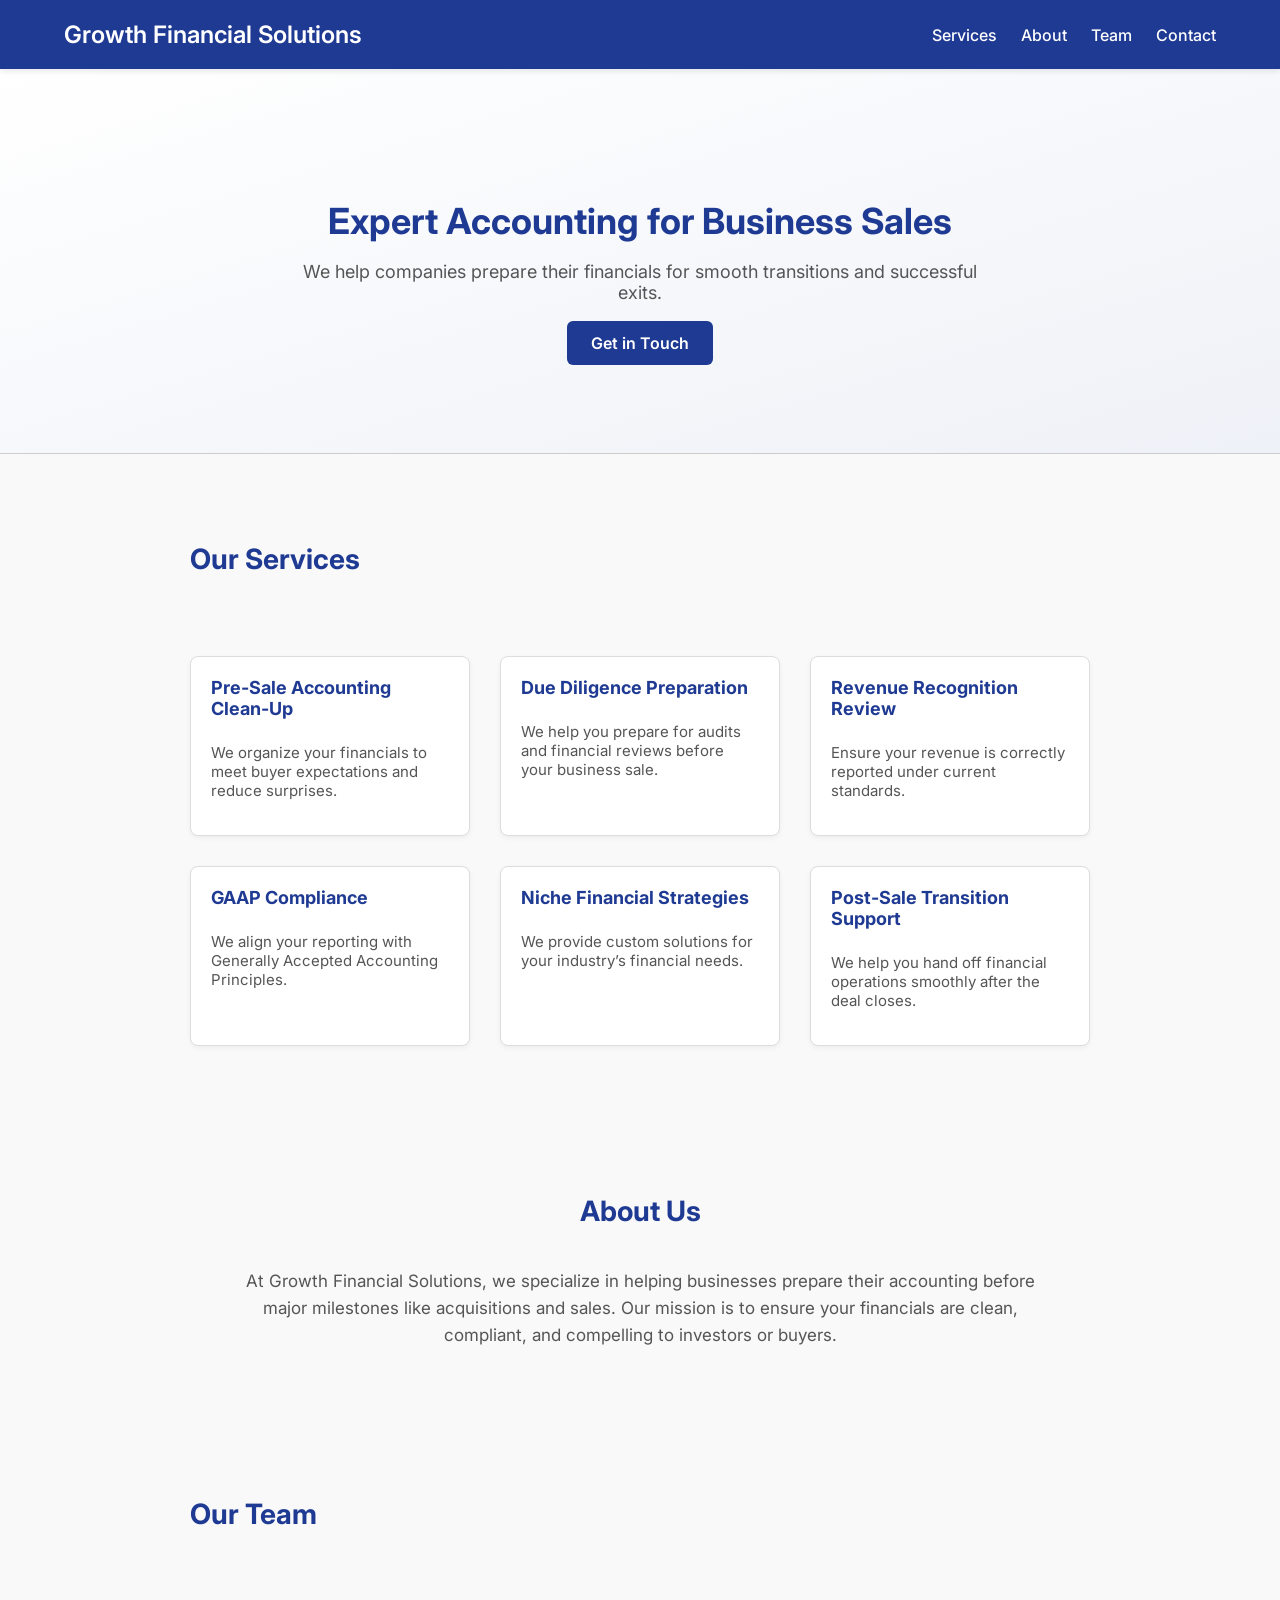
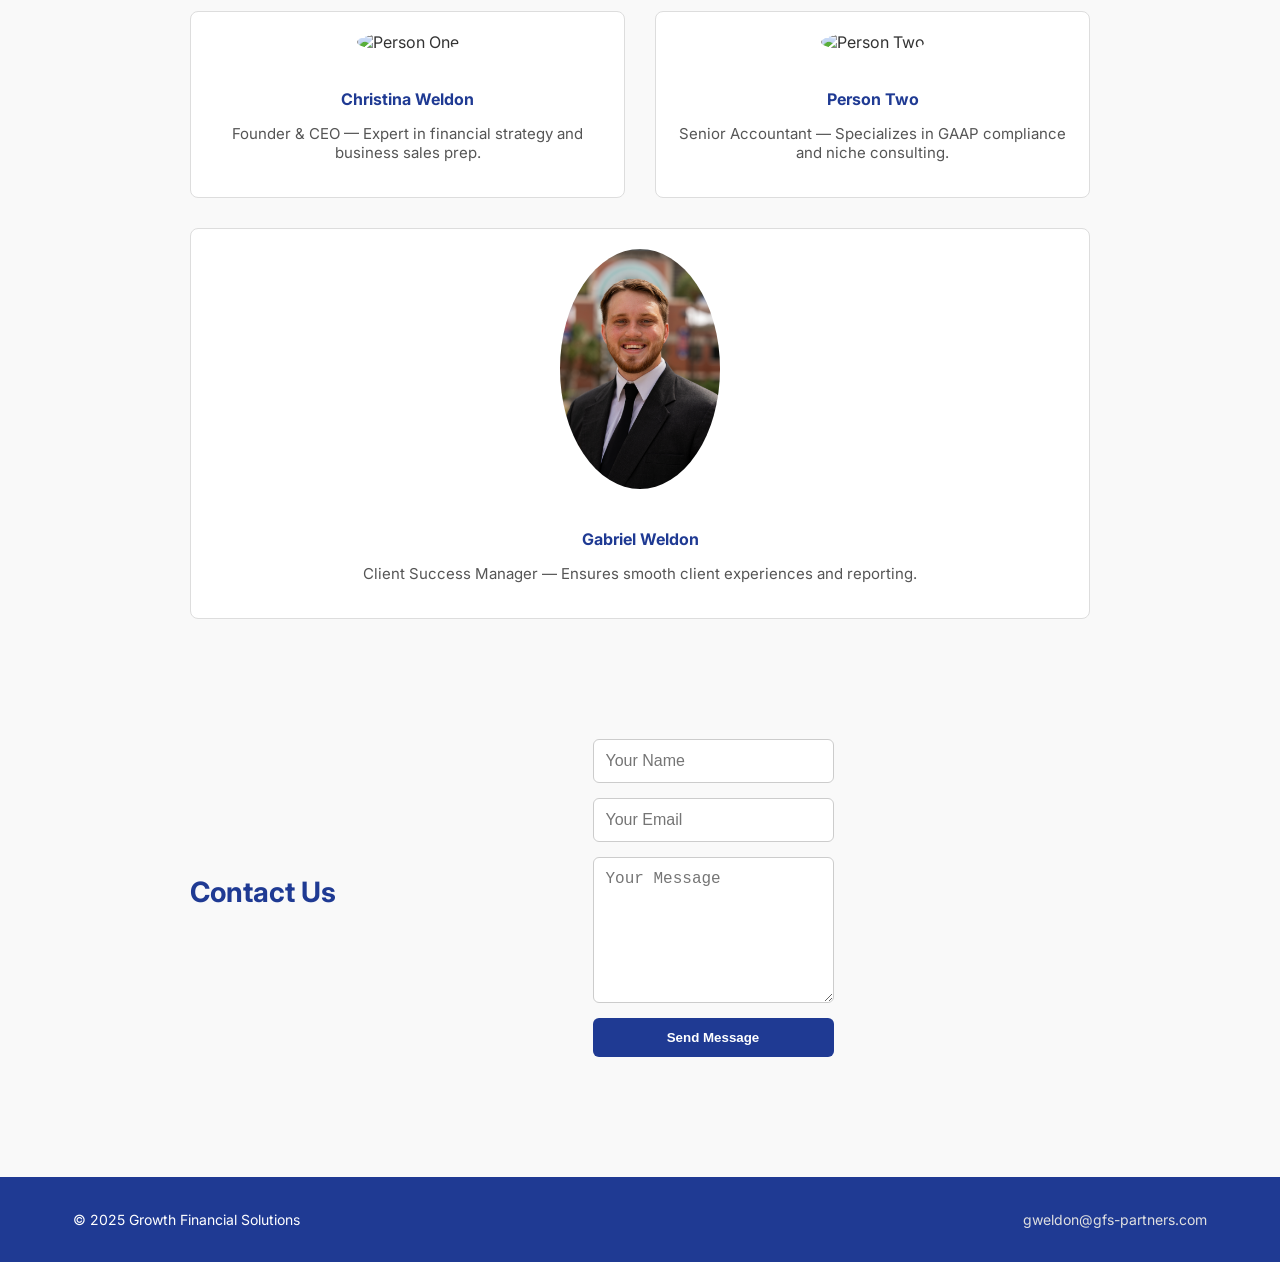
==== index.html @ 53877ff4 "Add files via upload" ====
<!DOCTYPE html>
<html lang="en">
<head>
  <meta charset="UTF-8" />
  <meta name="viewport" content="width=device-width, initial-scale=1.0"/>
  <title>Growth Financial Solutions</title>
  <link rel="stylesheet" href="styles.css" />
  <link href="https://fonts.googleapis.com/css2?family=Inter:wght@400;600;700&display=swap" rel="stylesheet">
</head>
<body>
  <header class="site-header">
    <div class="container">
      <h1 class="brand">Growth Financial Solutions</h1>
      <nav class="nav">
        <a href="#services">Services</a>
        <a href="#about">About</a>
        <a href="#team">Team</a>
        <a href="#contact">Contact</a>
      </nav>
    </div>
  </header>
<section class="hero">
  <div class="hero-content">
    <h2>Expert Accounting for Business Sales</h2>
    <p>We help companies prepare their financials for smooth transitions and successful exits.</p>
    <a href="#contact" class="cta-button">Get in Touch</a>
  </div>
</section>
<section id="services" class="section">
  <div class="container">
    <h3 class="section-title">Our Services</h3>
    <div class="services-grid">
      <div class="service-card">
        <h4>Pre-Sale Accounting Clean-Up</h4>
        <p>We organize your financials to meet buyer expectations and reduce surprises.</p>
      </div>
      <div class="service-card">
        <h4>Due Diligence Preparation</h4>
        <p>We help you prepare for audits and financial reviews before your business sale.</p>
      </div>
      <div class="service-card">
        <h4>Revenue Recognition Review</h4>
        <p>Ensure your revenue is correctly reported under current standards.</p>
      </div>
      <div class="service-card">
        <h4>GAAP Compliance</h4>
        <p>We align your reporting with Generally Accepted Accounting Principles.</p>
      </div>
      <div class="service-card">
        <h4>Niche Financial Strategies</h4>
        <p>We provide custom solutions for your industry’s financial needs.</p>
      </div>
      <div class="service-card">
        <h4>Post-Sale Transition Support</h4>
        <p>We help you hand off financial operations smoothly after the deal closes.</p>
      </div>
    </div>
  </div>
</section>

<section id="about" class="section about">
  <h3>About Us</h3>
  <p>At Growth Financial Solutions, we specialize in helping businesses prepare their accounting before major milestones like acquisitions and sales. Our mission is to ensure your financials are clean, compliant, and compelling to investors or buyers.</p>
</section>
<section id="team" class="section">
  <div class="container">
    <h3 class="section-title">Our Team</h3>
    <div class="team-grid">
      <div class="team-member">
        <img src="person1.jpg" alt="Person One">
        <h4>Christina Weldon</h4>
        <p>Founder & CEO — Expert in financial strategy and business sales prep.</p>
      </div>
      <div class="team-member">
        <img src="person2.jpg" alt="Person Two">
        <h4>Person Two</h4>
        <p>Senior Accountant — Specializes in GAAP compliance and niche consulting.</p>
      </div>
      <div class="team-member">
        <img src="person3.jpg" alt="Person Three">
        <h4>Gabriel Weldon</h4>
        <p>Client Success Manager — Ensures smooth client experiences and reporting.</p>
      </div>
    </div>
  </div>
</section>
<section id="contact" class="section alt">
  <div class="container">
    <h3 class="section-title">Contact Us</h3>
    <form action="https://formspree.io/f/xeqypgdd" method="POST" class="contact-form">
      <input type="text" name="name" placeholder="Your Name" required />
      <input type="email" name="email" placeholder="Your Email" required />
      <textarea name="message" placeholder="Your Message" required></textarea>
      <button type="submit">Send Message</button>
    </form>
  </div>
</section>

<footer>
  <div class="container">
    <p>&copy; 2025 Growth Financial Solutions</p>
    <p><a href="mailto:gweldon@gfs-partners.com">gweldon@gfs-partners.com</a></p>
  </div>
</footer>
---- styles.css ----
body {
  margin: 0;
  font-family: 'Inter', sans-serif;
  background-color: #f9f9f9;
  color: #333;
}

.site-header {
  background-color: #1f3a93;
  padding: 20px 0;
  position: sticky;
  top: 0;
  z-index: 1000;
  box-shadow: 0 2px 6px rgba(0,0,0,0.1);
}

.container {
  width: 90%;
  max-width: 1200px;
  margin: 0 auto;
  display: flex;
  align-items: center;
  justify-content: space-between;
  flex-wrap: wrap;
}

.brand {
  color: white;
  font-size: 24px;
  font-weight: 600;
  margin: 0;
}

.nav a {
  color: white;
  text-decoration: none;
  margin-left: 20px;
  font-weight: 500;
  transition: opacity 0.3s;
}

.nav a:hover {
  opacity: 0.8;
}

.hero {
  padding: 80px 20px;
  text-align: center;
  background: linear-gradient(to bottom, #ffffff, #f0f0f0);
}

.hero h2 {
  font-size: 32px;
  margin-bottom: 10px;
}

.hero p {
  font-size: 18px;
  color: #666;
}
.hero {
  padding: 100px 20px;
  text-align: center;
  background: linear-gradient(to bottom right, #ffffff, #eef1f7);
  border-bottom: 1px solid #ccc;
}

.hero-content {
  max-width: 700px;
  margin: 0 auto;
}

.hero h2 {
  font-size: 36px;
  margin-bottom: 15px;
  color: #1f3a93;
}

.hero p {
  font-size: 18px;
  color: #555;
  margin-bottom: 30px;
}

.cta-button {
  background-color: #1f3a93;
  color: white;
  padding: 12px 24px;
  text-decoration: none;
  font-weight: 600;
  border-radius: 6px;
  transition: background-color 0.3s;
}

.cta-button:hover {
  background-color: #16307a;
}
.section {
  padding: 60px 20px;
  max-width: 1000px;
  margin: auto;
}

.section h3 {
  text-align: center;
  font-size: 28px;
  color: #1f3a93;
  margin-bottom: 40px;
}
.services-grid {
  display: grid;
  grid-template-columns: repeat(3, minmax(280px, 1fr));
  gap: 20px;
  justify-items: stretch;
}
.services-grid {
  display: grid;
  grid-template-columns: repeat(3, 1fr);
  gap: 30px;
  margin-top: 40px;
}

.service-card {
  background-color: #ffffff;
  padding: 20px;
  border: 1px solid #ddd;
  border-radius: 8px;
  box-shadow: 0 2px 6px rgba(0, 0, 0, 0.05);
  transition: transform 0.2s, box-shadow 0.2s;
}

.service-card:hover {
  transform: translateY(-5px);
  box-shadow: 0 4px 12px rgba(0, 0, 0, 0.1);
}

.service-card h4 {
  margin-top: 0;
  font-size: 18px;
  color: #1f3a93;
}

.service-card p {
  color: #555;
  font-size: 15px;
}

.service-card {
  background-color: white;
  padding: 20px;
  border-radius: 8px;
  border: 1px solid #ddd;
  box-shadow: 0 2px 5px rgba(0,0,0,0.05);
  transition: transform 0.2s;
}

.service-card:hover {
  transform: translateY(-5px);
}

.service-card h4 {
  margin-top: 0;
  color: #1f3a93;
  font-size: 18px;
}

.about p {
  font-size: 17px;
  line-height: 1.6;
  max-width: 800px;
  margin: 0 auto;
  text-align: center;
  color: #555;
}
.team-grid {
  display: flex;
  justify-content: space-between;
  flex-wrap: wrap;
  gap: 30px;
  margin-top: 40px;
}

.team-member {
  flex: 1 1 30%;
  background-color: white;
  border: 1px solid #ddd;
  border-radius: 8px;
  padding: 20px;
  text-align: center;
  transition: box-shadow 0.3s;
}

.team-member:hover {
  box-shadow: 0 4px 12px rgba(0,0,0,0.1);
}

.team-member img {
  width: 100%;
  max-width: 160px;
  border-radius: 50%;
  margin-bottom: 15px;
}

.team-member h4 {
  margin-bottom: 8px;
  color: #1f3a93;
}

.team-member p {
  font-size: 15px;
  color: #555;
}
.contact-form {
  max-width: 600px;
  margin: 0 auto;
  display: flex;
  flex-direction: column;
  gap: 15px;
}

.contact-form input,
.contact-form textarea {
  padding: 12px;
  font-size: 16px;
  border: 1px solid #ccc;
  border-radius: 6px;
}

.contact-form textarea {
  resize: vertical;
  min-height: 120px;
}

.contact-form button {
  background-color: #1f3a93;
  color: white;
  font-weight: bold;
  padding: 12px;
  border: none;
  border-radius: 6px;
  cursor: pointer;
  transition: background-color 0.3s;
}

.contact-form button:hover {
  background-color: #16307a;
}

footer {
  background-color: #1f3a93;
  color: white;
  text-align: center;
  padding: 20px 10px;
  font-size: 14px;
  margin-top: 60px;
}

footer a {
  color: #e0e0e0;
  text-decoration: none;
}

footer a:hover {
  text-decoration: underline;
}
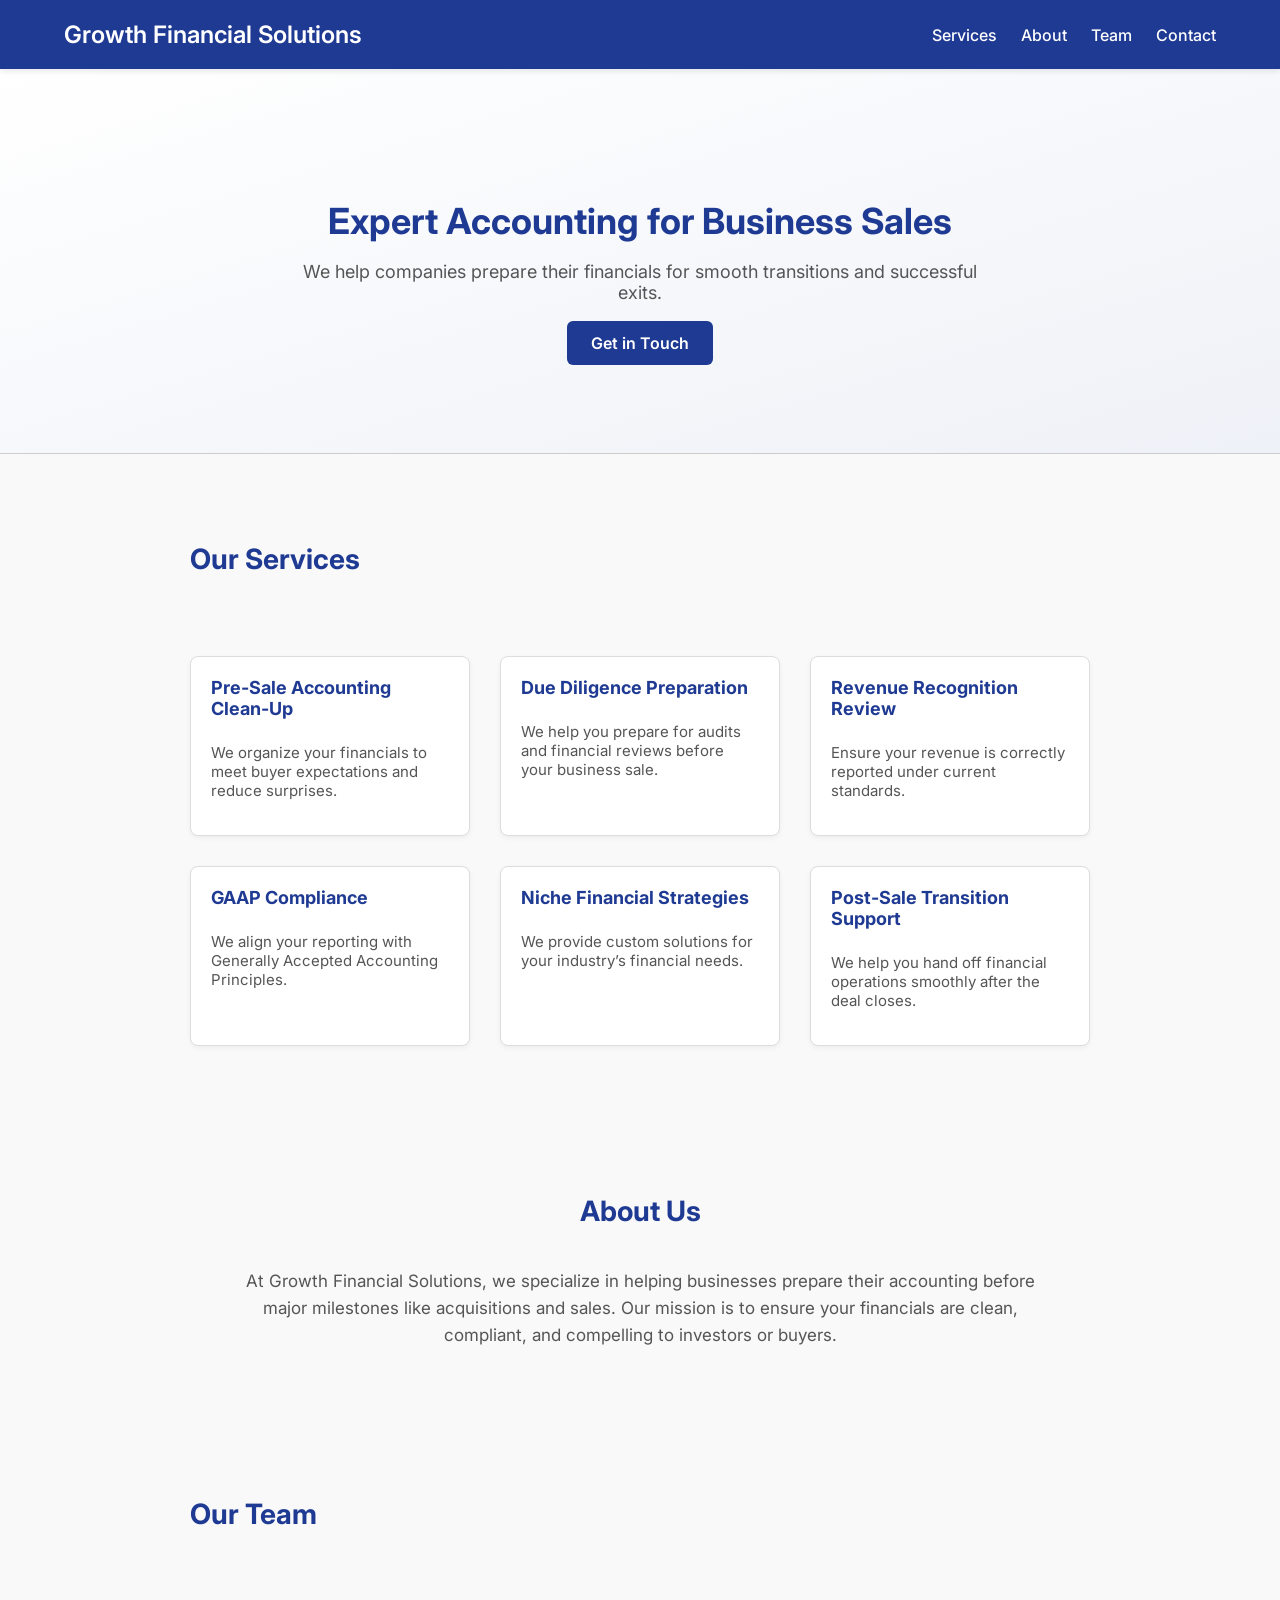
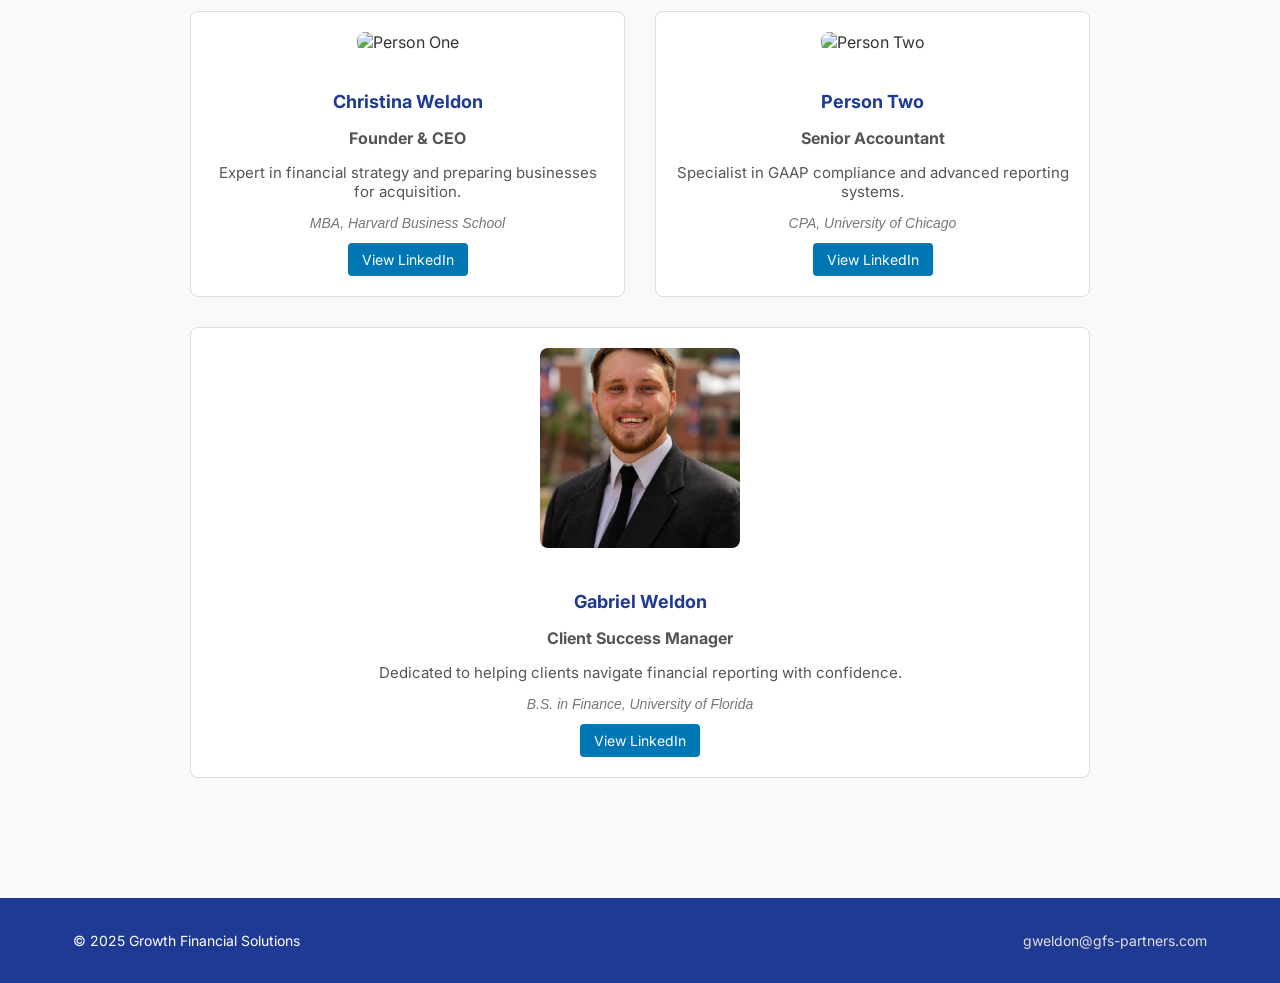
==== commit 798b19bf: "Add files via upload" ====
--- a/index.html
+++ b/index.html
@@ -69,33 +69,32 @@
       <div class="team-member">
         <img src="person1.jpg" alt="Person One">
         <h4>Christina Weldon</h4>
-        <p>Founder & CEO — Expert in financial strategy and business sales prep.</p>
+        <p class="title">Founder & CEO</p>
+        <p class="bio">Expert in financial strategy and preparing businesses for acquisition.</p>
+        <p class="education">MBA, Harvard Business School</p>
+        <a href="https://linkedin.com/in/personone" target="_blank" class="linkedin-btn">View LinkedIn</a>
       </div>
+
       <div class="team-member">
         <img src="person2.jpg" alt="Person Two">
         <h4>Person Two</h4>
-        <p>Senior Accountant — Specializes in GAAP compliance and niche consulting.</p>
+        <p class="title">Senior Accountant</p>
+        <p class="bio">Specialist in GAAP compliance and advanced reporting systems.</p>
+        <p class="education">CPA, University of Chicago</p>
+        <a href="https://linkedin.com/in/persontwo" target="_blank" class="linkedin-btn">View LinkedIn</a>
       </div>
+
       <div class="team-member">
         <img src="person3.jpg" alt="Person Three">
         <h4>Gabriel Weldon</h4>
-        <p>Client Success Manager — Ensures smooth client experiences and reporting.</p>
+        <p class="title">Client Success Manager</p>
+        <p class="bio">Dedicated to helping clients navigate financial reporting with confidence.</p>
+        <p class="education">B.S. in Finance, University of Florida</p>
+        <a href="https://linkedin.com/in/personthree" target="_blank" class="linkedin-btn">View LinkedIn</a>
       </div>
     </div>
   </div>
 </section>
-<section id="contact" class="section alt">
-  <div class="container">
-    <h3 class="section-title">Contact Us</h3>
-    <form action="https://formspree.io/f/xeqypgdd" method="POST" class="contact-form">
-      <input type="text" name="name" placeholder="Your Name" required />
-      <input type="email" name="email" placeholder="Your Email" required />
-      <textarea name="message" placeholder="Your Message" required></textarea>
-      <button type="submit">Send Message</button>
-    </form>
-  </div>
-</section>
-
 <footer>
   <div class="container">
     <p>&copy; 2025 Growth Financial Solutions</p>
--- a/styles.css
+++ b/styles.css
@@ -196,20 +196,53 @@
 
 .team-member img {
   width: 100%;
-  max-width: 160px;
-  border-radius: 50%;
+  max-width: 200px;
+  height: 200px;
+  object-fit: cover;
+  border-radius: 8px; /* square with rounded corners */
   margin-bottom: 15px;
 }
 
 .team-member h4 {
-  margin-bottom: 8px;
-  color: #1f3a93;
-}
-
-.team-member p {
+  margin-bottom: 5px;
+  font-size: 18px;
+  color: #1f3a93;
+}
+
+.team-member .title {
+  font-weight: bold;
+  color: #555;
+  margin-bottom: 10px;
+}
+
+.team-member .bio {
   font-size: 15px;
   color: #555;
-}
+  margin-bottom: 10px;
+}
+
+.team-member .education {
+  font-style: italic;
+  color: #777;
+  font-size: 14px;
+  margin-bottom: 12px;
+}
+
+.linkedin-btn {
+  display: inline-block;
+  padding: 8px 14px;
+  background-color: #0077b5;
+  color: white;
+  border-radius: 4px;
+  text-decoration: none;
+  font-size: 14px;
+  transition: background-color 0.3s;
+}
+
+.linkedin-btn:hover {
+  background-color: #005a8c;
+}
+
 .contact-form {
   max-width: 600px;
   margin: 0 auto;
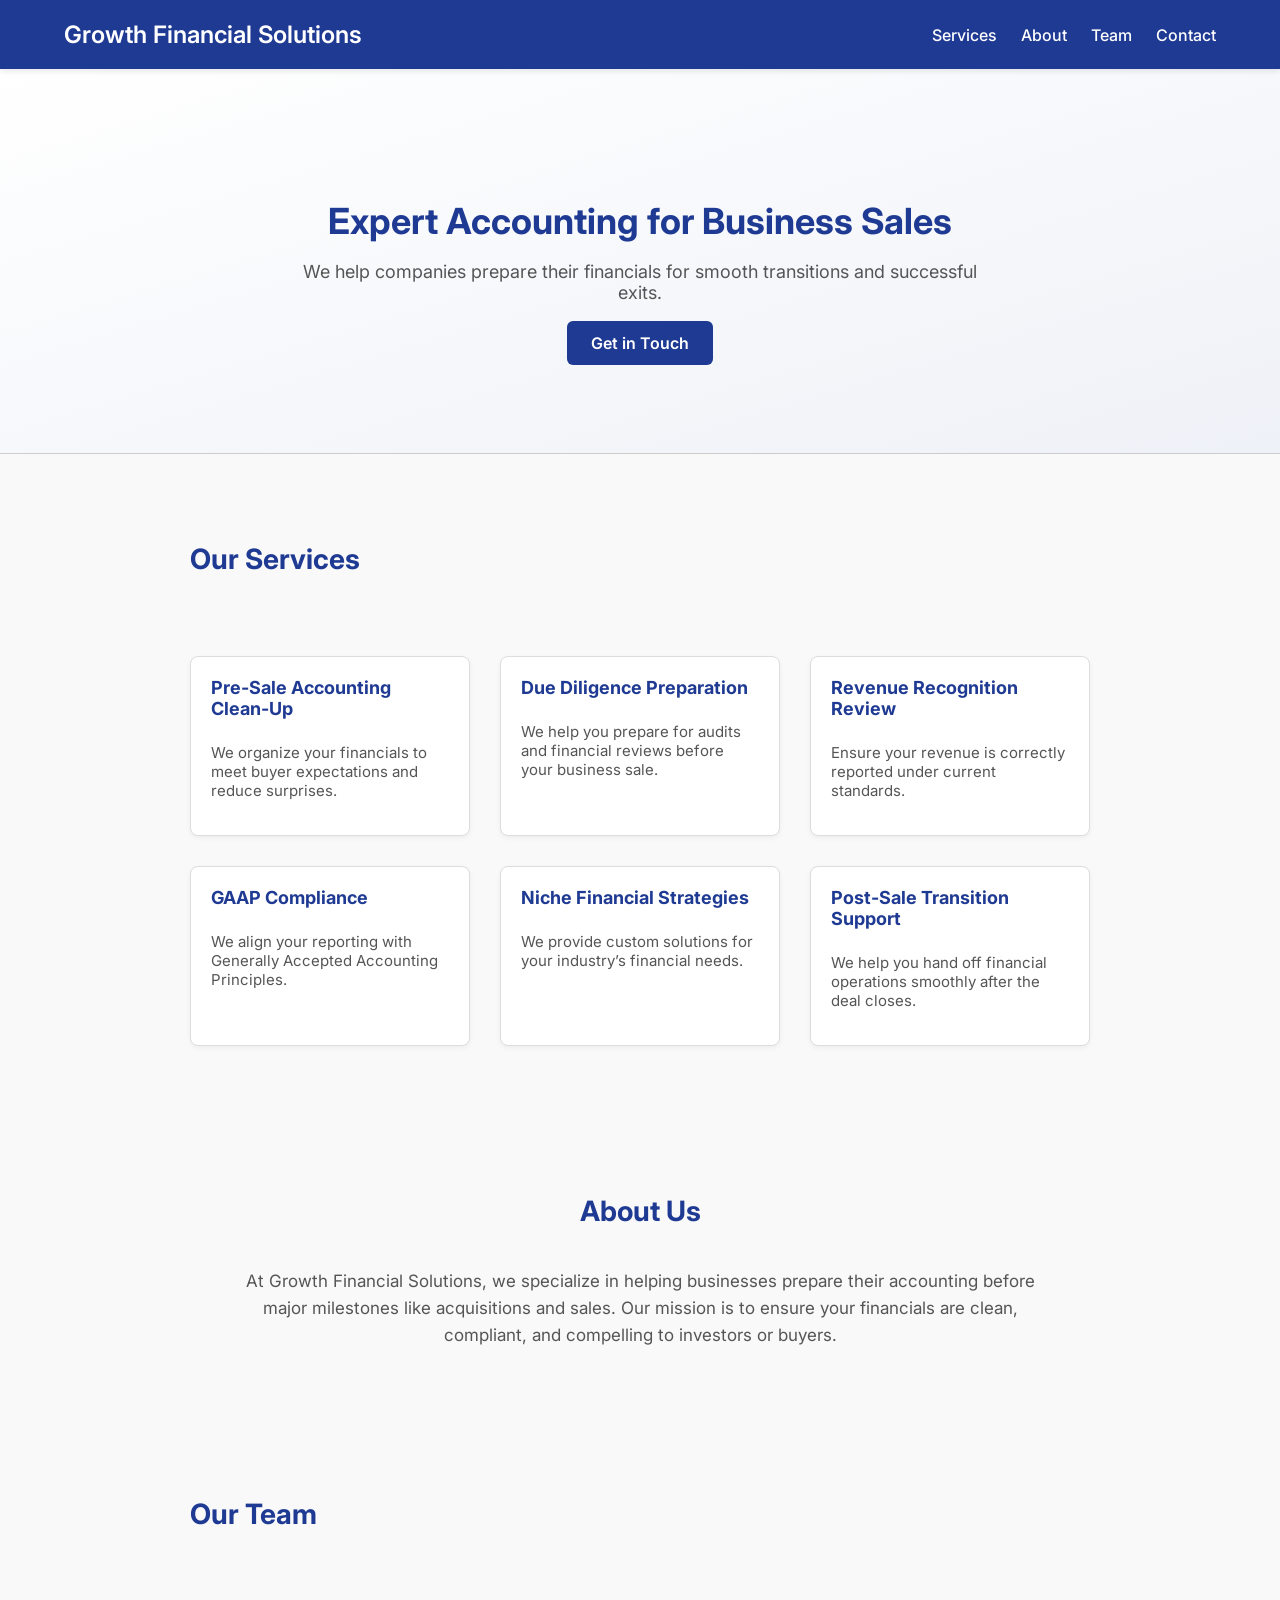
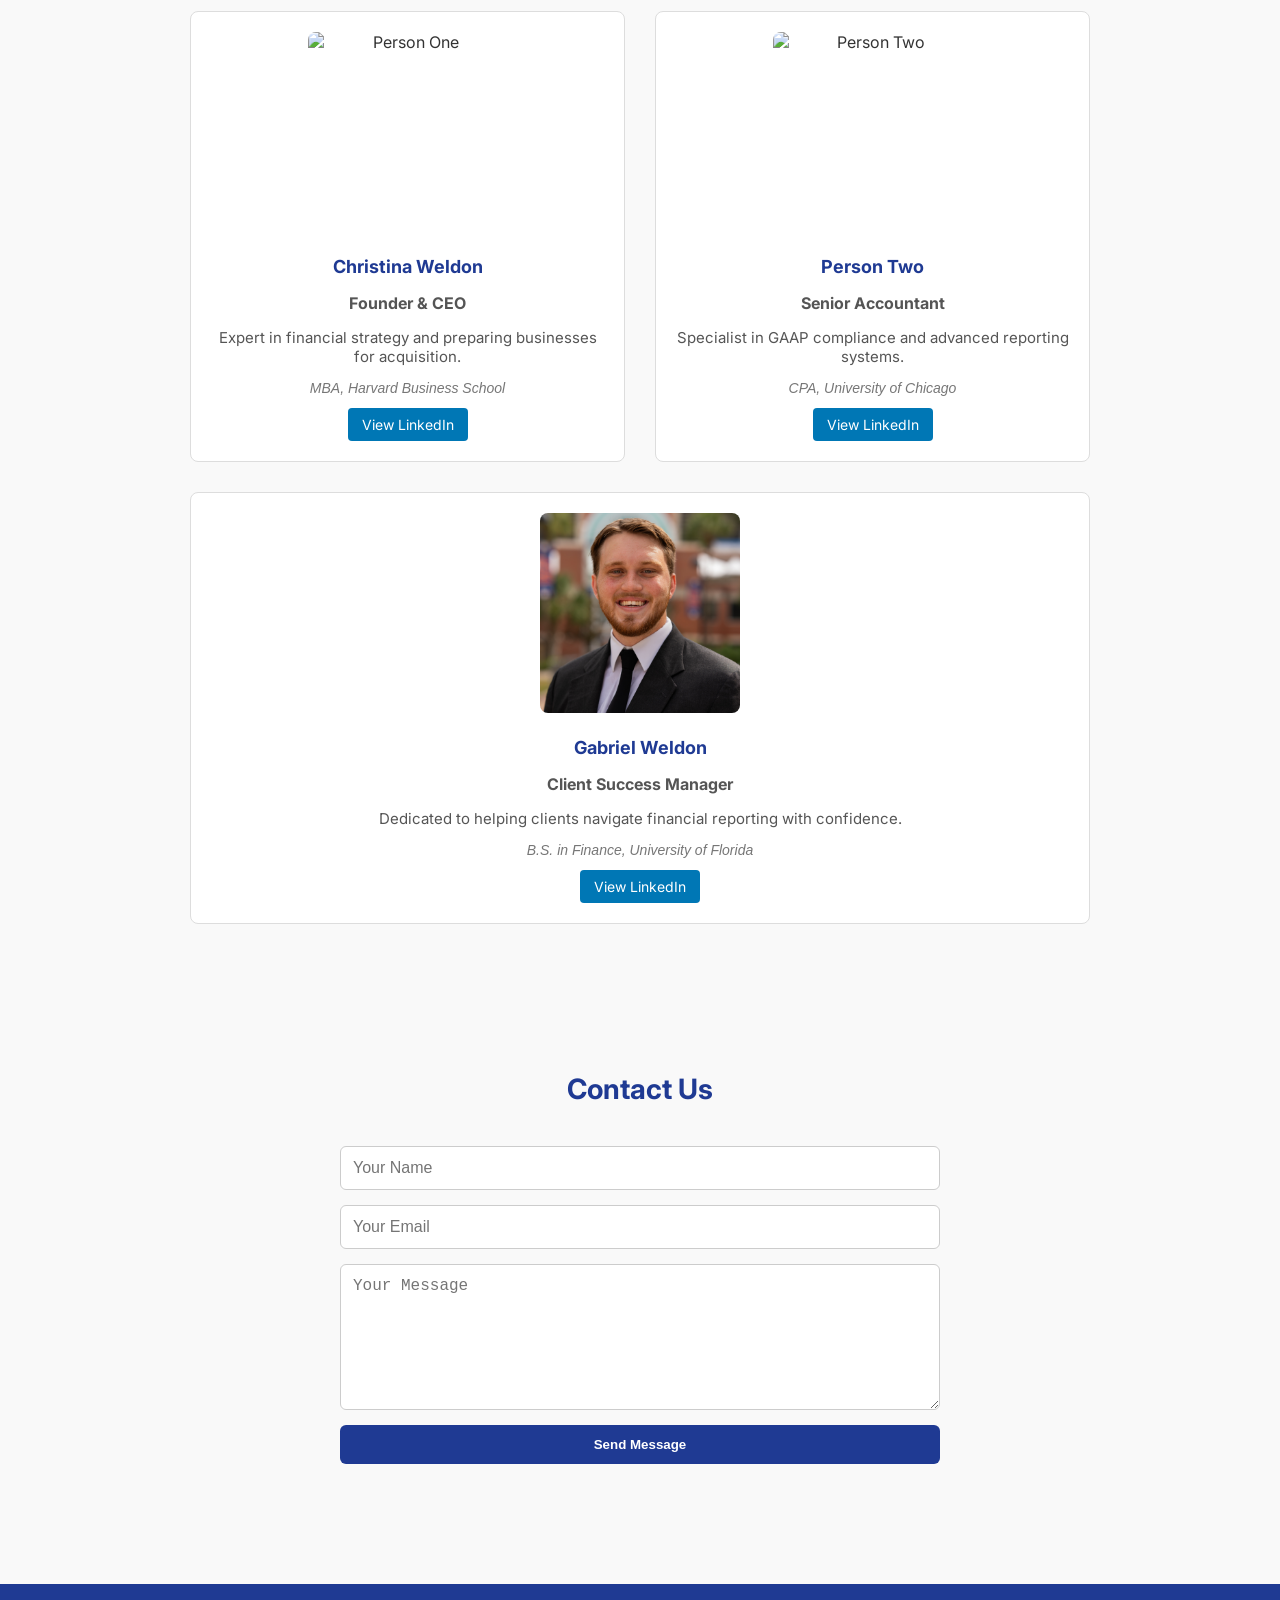
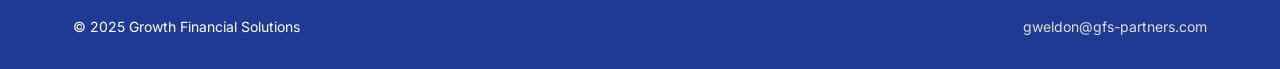
==== commit 2fbc257d: "Add files via upload" ====
--- a/index.html
+++ b/index.html
@@ -19,85 +19,100 @@
       </nav>
     </div>
   </header>
-<section class="hero">
-  <div class="hero-content">
-    <h2>Expert Accounting for Business Sales</h2>
-    <p>We help companies prepare their financials for smooth transitions and successful exits.</p>
-    <a href="#contact" class="cta-button">Get in Touch</a>
-  </div>
-</section>
-<section id="services" class="section">
-  <div class="container">
-    <h3 class="section-title">Our Services</h3>
-    <div class="services-grid">
-      <div class="service-card">
-        <h4>Pre-Sale Accounting Clean-Up</h4>
-        <p>We organize your financials to meet buyer expectations and reduce surprises.</p>
-      </div>
-      <div class="service-card">
-        <h4>Due Diligence Preparation</h4>
-        <p>We help you prepare for audits and financial reviews before your business sale.</p>
-      </div>
-      <div class="service-card">
-        <h4>Revenue Recognition Review</h4>
-        <p>Ensure your revenue is correctly reported under current standards.</p>
-      </div>
-      <div class="service-card">
-        <h4>GAAP Compliance</h4>
-        <p>We align your reporting with Generally Accepted Accounting Principles.</p>
-      </div>
-      <div class="service-card">
-        <h4>Niche Financial Strategies</h4>
-        <p>We provide custom solutions for your industry’s financial needs.</p>
-      </div>
-      <div class="service-card">
-        <h4>Post-Sale Transition Support</h4>
-        <p>We help you hand off financial operations smoothly after the deal closes.</p>
+
+  <section class="hero">
+    <div class="hero-content">
+      <h2>Expert Accounting for Business Sales</h2>
+      <p>We help companies prepare their financials for smooth transitions and successful exits.</p>
+      <a href="#contact" class="cta-button">Get in Touch</a>
+    </div>
+  </section>
+
+  <section id="services" class="section">
+    <div class="container">
+      <h3 class="section-title">Our Services</h3>
+      <div class="services-grid">
+        <div class="service-card">
+          <h4>Pre-Sale Accounting Clean-Up</h4>
+          <p>We organize your financials to meet buyer expectations and reduce surprises.</p>
+        </div>
+        <div class="service-card">
+          <h4>Due Diligence Preparation</h4>
+          <p>We help you prepare for audits and financial reviews before your business sale.</p>
+        </div>
+        <div class="service-card">
+          <h4>Revenue Recognition Review</h4>
+          <p>Ensure your revenue is correctly reported under current standards.</p>
+        </div>
+        <div class="service-card">
+          <h4>GAAP Compliance</h4>
+          <p>We align your reporting with Generally Accepted Accounting Principles.</p>
+        </div>
+        <div class="service-card">
+          <h4>Niche Financial Strategies</h4>
+          <p>We provide custom solutions for your industry’s financial needs.</p>
+        </div>
+        <div class="service-card">
+          <h4>Post-Sale Transition Support</h4>
+          <p>We help you hand off financial operations smoothly after the deal closes.</p>
+        </div>
       </div>
     </div>
-  </div>
-</section>
+  </section>
 
-<section id="about" class="section about">
-  <h3>About Us</h3>
-  <p>At Growth Financial Solutions, we specialize in helping businesses prepare their accounting before major milestones like acquisitions and sales. Our mission is to ensure your financials are clean, compliant, and compelling to investors or buyers.</p>
-</section>
-<section id="team" class="section">
-  <div class="container">
-    <h3 class="section-title">Our Team</h3>
-    <div class="team-grid">
-      <div class="team-member">
-        <img src="person1.jpg" alt="Person One">
-        <h4>Christina Weldon</h4>
-        <p class="title">Founder & CEO</p>
-        <p class="bio">Expert in financial strategy and preparing businesses for acquisition.</p>
-        <p class="education">MBA, Harvard Business School</p>
-        <a href="https://linkedin.com/in/personone" target="_blank" class="linkedin-btn">View LinkedIn</a>
-      </div>
+  <section id="about" class="section about">
+    <h3>About Us</h3>
+    <p>At Growth Financial Solutions, we specialize in helping businesses prepare their accounting before major milestones like acquisitions and sales. Our mission is to ensure your financials are clean, compliant, and compelling to investors or buyers.</p>
+  </section>
 
-      <div class="team-member">
-        <img src="person2.jpg" alt="Person Two">
-        <h4>Person Two</h4>
-        <p class="title">Senior Accountant</p>
-        <p class="bio">Specialist in GAAP compliance and advanced reporting systems.</p>
-        <p class="education">CPA, University of Chicago</p>
-        <a href="https://linkedin.com/in/persontwo" target="_blank" class="linkedin-btn">View LinkedIn</a>
-      </div>
-
-      <div class="team-member">
-        <img src="person3.jpg" alt="Person Three">
-        <h4>Gabriel Weldon</h4>
-        <p class="title">Client Success Manager</p>
-        <p class="bio">Dedicated to helping clients navigate financial reporting with confidence.</p>
-        <p class="education">B.S. in Finance, University of Florida</p>
-        <a href="https://linkedin.com/in/personthree" target="_blank" class="linkedin-btn">View LinkedIn</a>
+  <section id="team" class="section">
+    <div class="container">
+      <h3 class="section-title">Our Team</h3>
+      <div class="team-grid">
+        <div class="team-member">
+          <img src="person1.jpg" alt="Person One">
+          <h4>Christina Weldon</h4>
+          <p class="title">Founder & CEO</p>
+          <p class="bio">Expert in financial strategy and preparing businesses for acquisition.</p>
+          <p class="education">MBA, Harvard Business School</p>
+          <a href="https://linkedin.com/in/personone" target="_blank" class="linkedin-btn">View LinkedIn</a>
+        </div>
+        <div class="team-member">
+          <img src="person2.jpg" alt="Person Two">
+          <h4>Person Two</h4>
+          <p class="title">Senior Accountant</p>
+          <p class="bio">Specialist in GAAP compliance and advanced reporting systems.</p>
+          <p class="education">CPA, University of Chicago</p>
+          <a href="https://linkedin.com/in/persontwo" target="_blank" class="linkedin-btn">View LinkedIn</a>
+        </div>
+        <div class="team-member">
+          <img src="person3.jpg" alt="Person Three">
+          <h4>Gabriel Weldon</h4>
+          <p class="title">Client Success Manager</p>
+          <p class="bio">Dedicated to helping clients navigate financial reporting with confidence.</p>
+          <p class="education">B.S. in Finance, University of Florida</p>
+          <a href="https://linkedin.com/in/personthree" target="_blank" class="linkedin-btn">View LinkedIn</a>
+        </div>
       </div>
     </div>
-  </div>
-</section>
-<footer>
-  <div class="container">
-    <p>&copy; 2025 Growth Financial Solutions</p>
-    <p><a href="mailto:gweldon@gfs-partners.com">gweldon@gfs-partners.com</a></p>
-  </div>
-</footer>
+  </section>
+
+  <!-- ✅ Contact form is now correctly placed above the footer -->
+  <section id="contact" class="section">
+    <h3 class="section-title">Contact Us</h3>
+    <form class="contact-form" action="https://formspree.io/f/xeogaqww" method="POST">
+      <input type="text" name="name" placeholder="Your Name" required />
+      <input type="email" name="email" placeholder="Your Email" required />
+      <textarea name="message" placeholder="Your Message" required></textarea>
+      <button type="submit">Send Message</button>
+    </form>
+  </section>
+
+  <footer>
+    <div class="container">
+      <p>&copy; 2025 Growth Financial Solutions</p>
+      <p><a href="mailto:gweldon@gfs-partners.com">gweldon@gfs-partners.com</a></p>
+    </div>
+  </footer>
+</body>
+</html>
--- a/styles.css
+++ b/styles.css
@@ -193,13 +193,14 @@
 .team-member:hover {
   box-shadow: 0 4px 12px rgba(0,0,0,0.1);
 }
-
 .team-member img {
+  display: block;
+  margin: 0 auto;
   width: 100%;
   max-width: 200px;
   height: 200px;
   object-fit: cover;
-  border-radius: 8px; /* square with rounded corners */
+  border-radius: 8px;
   margin-bottom: 15px;
 }
 
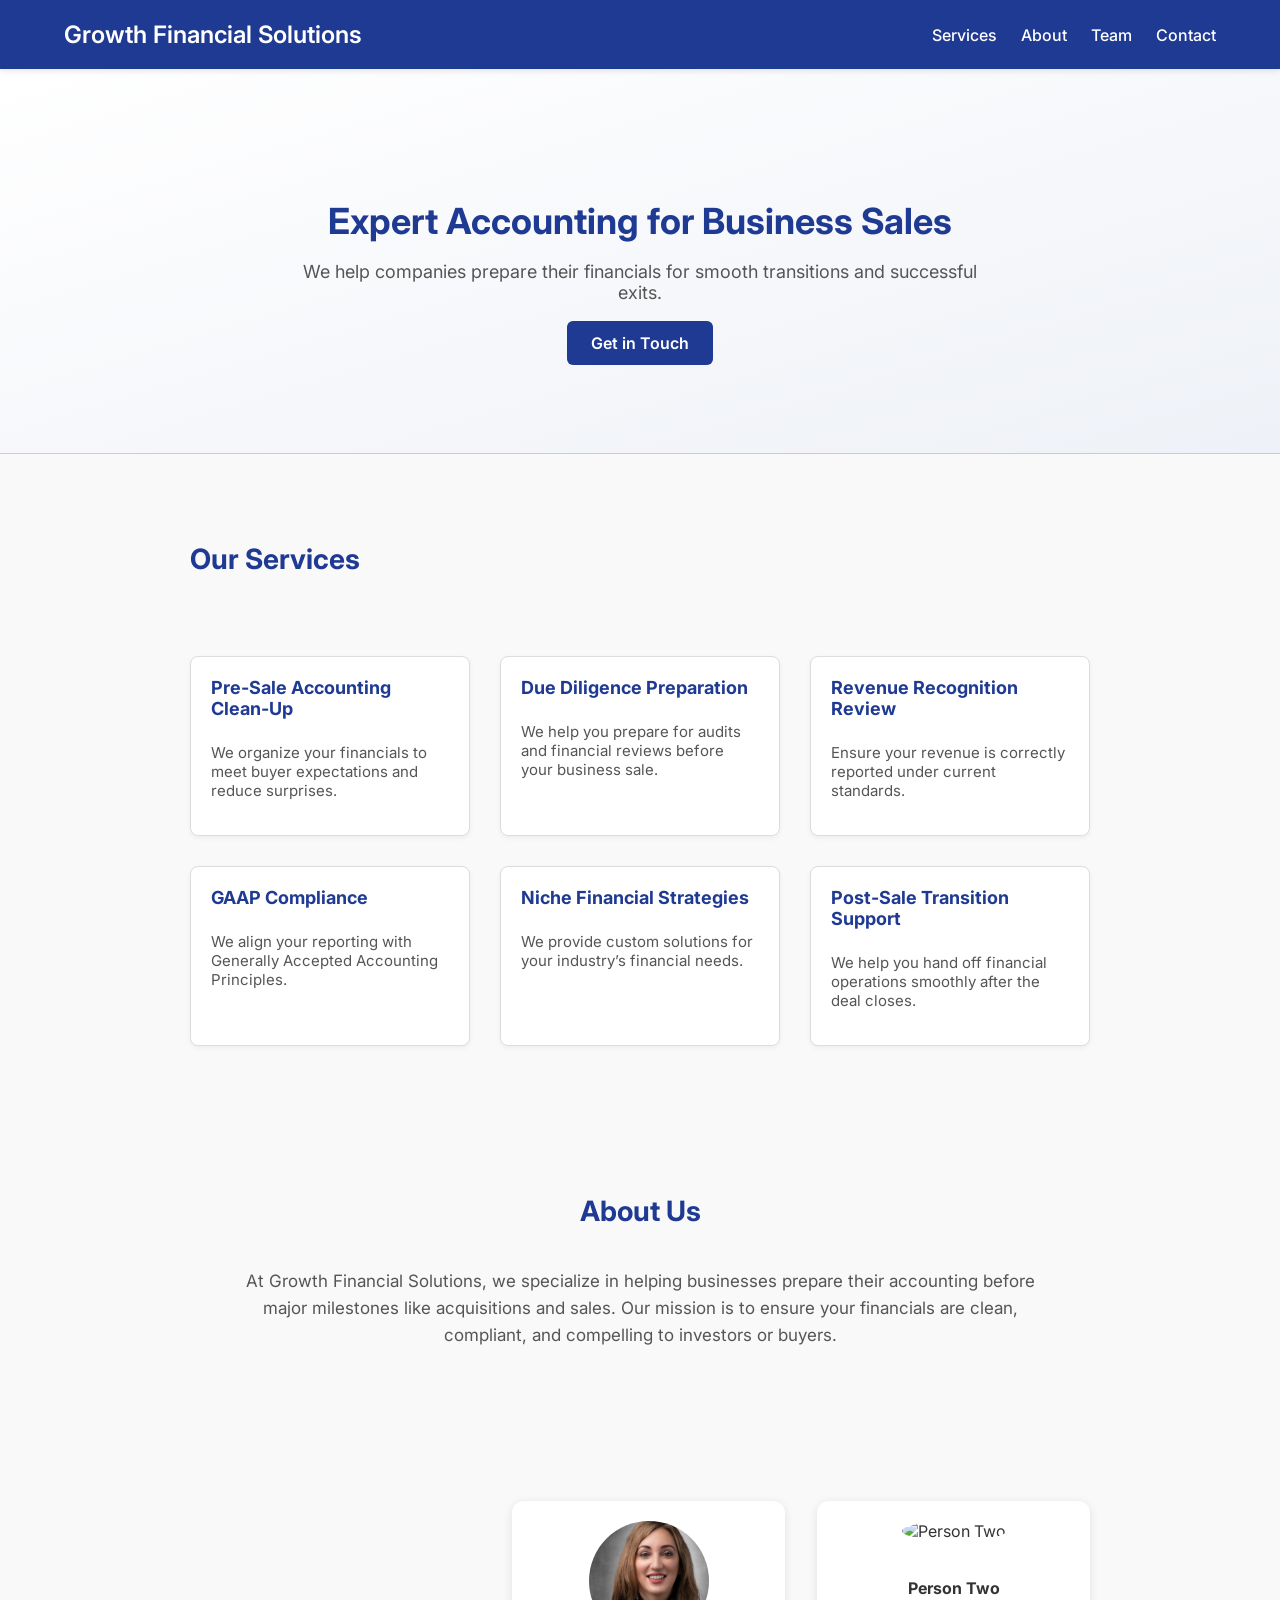
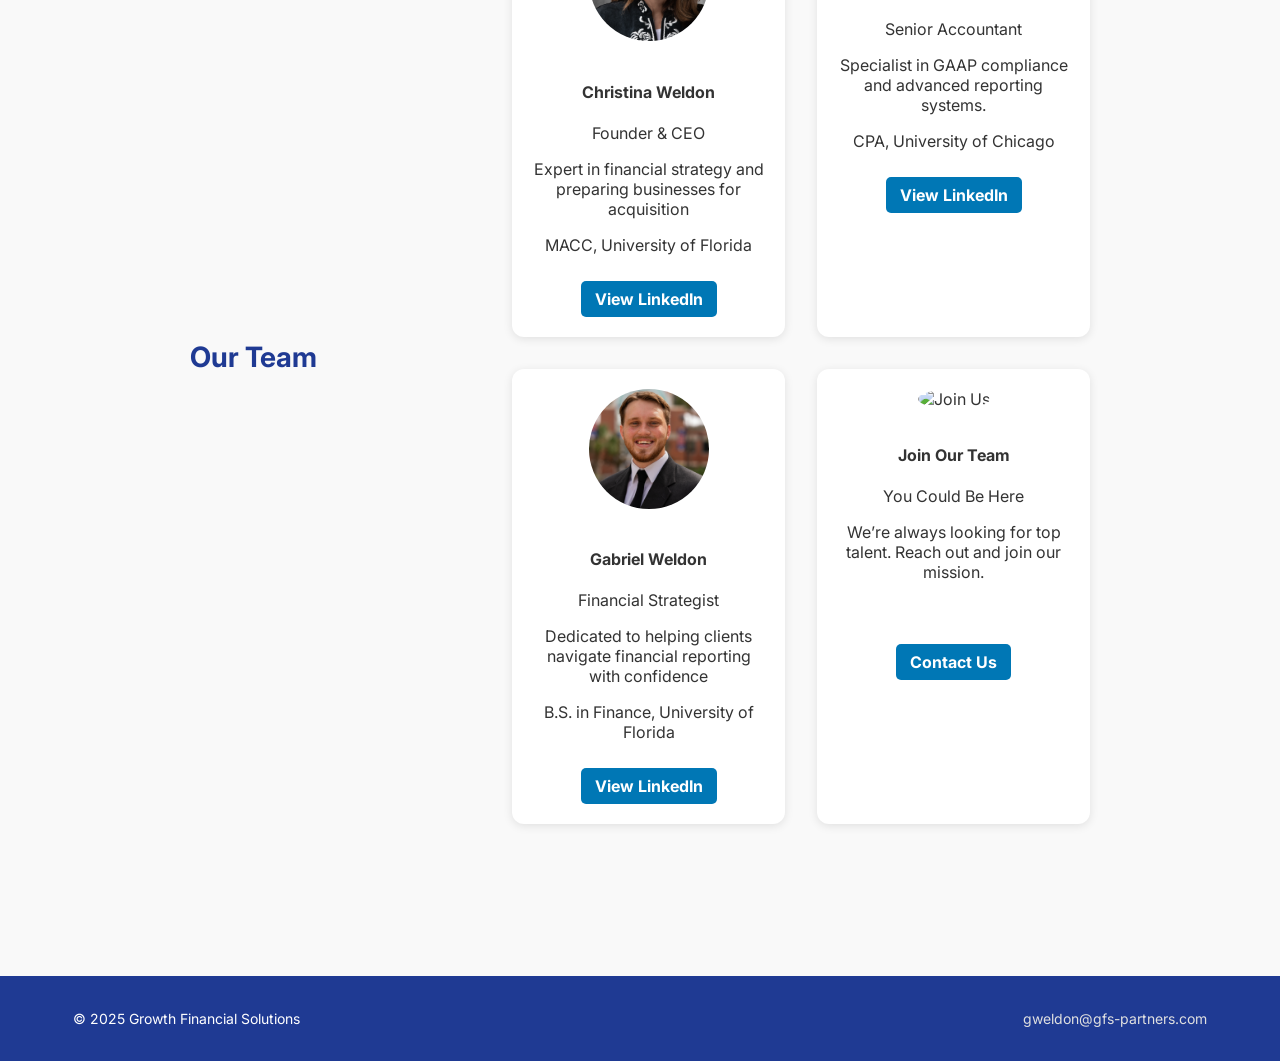
==== commit 8a760a39: "Add files via upload" ====
--- a/index.html
+++ b/index.html
@@ -19,100 +19,96 @@
       </nav>
     </div>
   </header>
-
-  <section class="hero">
-    <div class="hero-content">
-      <h2>Expert Accounting for Business Sales</h2>
-      <p>We help companies prepare their financials for smooth transitions and successful exits.</p>
-      <a href="#contact" class="cta-button">Get in Touch</a>
-    </div>
-  </section>
-
-  <section id="services" class="section">
-    <div class="container">
-      <h3 class="section-title">Our Services</h3>
-      <div class="services-grid">
-        <div class="service-card">
-          <h4>Pre-Sale Accounting Clean-Up</h4>
-          <p>We organize your financials to meet buyer expectations and reduce surprises.</p>
-        </div>
-        <div class="service-card">
-          <h4>Due Diligence Preparation</h4>
-          <p>We help you prepare for audits and financial reviews before your business sale.</p>
-        </div>
-        <div class="service-card">
-          <h4>Revenue Recognition Review</h4>
-          <p>Ensure your revenue is correctly reported under current standards.</p>
-        </div>
-        <div class="service-card">
-          <h4>GAAP Compliance</h4>
-          <p>We align your reporting with Generally Accepted Accounting Principles.</p>
-        </div>
-        <div class="service-card">
-          <h4>Niche Financial Strategies</h4>
-          <p>We provide custom solutions for your industry’s financial needs.</p>
-        </div>
-        <div class="service-card">
-          <h4>Post-Sale Transition Support</h4>
-          <p>We help you hand off financial operations smoothly after the deal closes.</p>
-        </div>
+<section class="hero">
+  <div class="hero-content">
+    <h2>Expert Accounting for Business Sales</h2>
+    <p>We help companies prepare their financials for smooth transitions and successful exits.</p>
+    <a href="#contact" class="cta-button">Get in Touch</a>
+  </div>
+</section>
+<section id="services" class="section">
+  <div class="container">
+    <h3 class="section-title">Our Services</h3>
+    <div class="services-grid">
+      <div class="service-card">
+        <h4>Pre-Sale Accounting Clean-Up</h4>
+        <p>We organize your financials to meet buyer expectations and reduce surprises.</p>
+      </div>
+      <div class="service-card">
+        <h4>Due Diligence Preparation</h4>
+        <p>We help you prepare for audits and financial reviews before your business sale.</p>
+      </div>
+      <div class="service-card">
+        <h4>Revenue Recognition Review</h4>
+        <p>Ensure your revenue is correctly reported under current standards.</p>
+      </div>
+      <div class="service-card">
+        <h4>GAAP Compliance</h4>
+        <p>We align your reporting with Generally Accepted Accounting Principles.</p>
+      </div>
+      <div class="service-card">
+        <h4>Niche Financial Strategies</h4>
+        <p>We provide custom solutions for your industry’s financial needs.</p>
+      </div>
+      <div class="service-card">
+        <h4>Post-Sale Transition Support</h4>
+        <p>We help you hand off financial operations smoothly after the deal closes.</p>
       </div>
     </div>
-  </section>
+  </div>
+</section>
 
-  <section id="about" class="section about">
-    <h3>About Us</h3>
-    <p>At Growth Financial Solutions, we specialize in helping businesses prepare their accounting before major milestones like acquisitions and sales. Our mission is to ensure your financials are clean, compliant, and compelling to investors or buyers.</p>
-  </section>
+<section id="about" class="section about">
+  <h3>About Us</h3>
+  <p>At Growth Financial Solutions, we specialize in helping businesses prepare their accounting before major milestones like acquisitions and sales. Our mission is to ensure your financials are clean, compliant, and compelling to investors or buyers.</p>
+</section>
+<section id="team" class="section">
+  <div class="container">
+    <h3 class="section-title">Our Team</h3>
+    <div class="team-grid">
+      <div class="team-member">
+        <img src="person1.jpg" alt="Christina Weldon" />
+        <h4>Christina Weldon</h4>
+        <p class="title">Founder & CEO</p>
+        <p class="bio">Expert in financial strategy and preparing businesses for acquisition</p>
+        <p class="education">MACC, University of Florida</p>
+        <a href="https://linkedin.com/in/personone" target="_blank" class="linkedin-btn">View LinkedIn</a>
+      </div>
 
-  <section id="team" class="section">
-    <div class="container">
-      <h3 class="section-title">Our Team</h3>
-      <div class="team-grid">
-        <div class="team-member">
-          <img src="person1.jpg" alt="Person One">
-          <h4>Christina Weldon</h4>
-          <p class="title">Founder & CEO</p>
-          <p class="bio">Expert in financial strategy and preparing businesses for acquisition.</p>
-          <p class="education">MBA, Harvard Business School</p>
-          <a href="https://linkedin.com/in/personone" target="_blank" class="linkedin-btn">View LinkedIn</a>
-        </div>
-        <div class="team-member">
-          <img src="person2.jpg" alt="Person Two">
-          <h4>Person Two</h4>
-          <p class="title">Senior Accountant</p>
-          <p class="bio">Specialist in GAAP compliance and advanced reporting systems.</p>
-          <p class="education">CPA, University of Chicago</p>
-          <a href="https://linkedin.com/in/persontwo" target="_blank" class="linkedin-btn">View LinkedIn</a>
-        </div>
-        <div class="team-member">
-          <img src="person3.jpg" alt="Person Three">
-          <h4>Gabriel Weldon</h4>
-          <p class="title">Client Success Manager</p>
-          <p class="bio">Dedicated to helping clients navigate financial reporting with confidence.</p>
-          <p class="education">B.S. in Finance, University of Florida</p>
-          <a href="https://linkedin.com/in/personthree" target="_blank" class="linkedin-btn">View LinkedIn</a>
-        </div>
+      <div class="team-member">
+        <img src="person2.jpg" alt="Person Two" />
+        <h4>Person Two</h4>
+        <p class="title">Senior Accountant</p>
+        <p class="bio">Specialist in GAAP compliance and advanced reporting systems.</p>
+        <p class="education">CPA, University of Chicago</p>
+        <a href="https://linkedin.com/in/persontwo" target="_blank" class="linkedin-btn">View LinkedIn</a>
       </div>
+
+      <div class="team-member">
+        <img src="person3.jpg" alt="Gabriel Weldon" />
+        <h4>Gabriel Weldon</h4>
+        <p class="title">Financial Strategist</p>
+        <p class="bio">Dedicated to helping clients navigate financial reporting with confidence</p>
+        <p class="education">B.S. in Finance, University of Florida</p>
+        <a href="https://linkedin.com/in/personthree" target="_blank" class="linkedin-btn">View LinkedIn</a>
+      </div>
+
+      <div class="team-member placeholder">
+        <img src="placeholder.jpg" alt="Join Us" />
+        <h4>Join Our Team</h4>
+        <p class="title">You Could Be Here</p>
+        <p class="bio">We’re always looking for top talent. Reach out and join our mission.</p>
+        <p class="education">&nbsp;</p>
+        <a href="#contact" class="linkedin-btn">Contact Us</a>
+      </div>
+
     </div>
-  </section>
+  </div>
+</section>
 
-  <!-- ✅ Contact form is now correctly placed above the footer -->
-  <section id="contact" class="section">
-    <h3 class="section-title">Contact Us</h3>
-    <form class="contact-form" action="https://formspree.io/f/xeogaqww" method="POST">
-      <input type="text" name="name" placeholder="Your Name" required />
-      <input type="email" name="email" placeholder="Your Email" required />
-      <textarea name="message" placeholder="Your Message" required></textarea>
-      <button type="submit">Send Message</button>
-    </form>
-  </section>
-
-  <footer>
-    <div class="container">
-      <p>&copy; 2025 Growth Financial Solutions</p>
-      <p><a href="mailto:gweldon@gfs-partners.com">gweldon@gfs-partners.com</a></p>
-    </div>
-  </footer>
-</body>
-</html>
+<footer>
+  <div class="container">
+    <p>&copy; 2025 Growth Financial Solutions</p>
+    <p><a href="mailto:gweldon@gfs-partners.com">gweldon@gfs-partners.com</a></p>
+  </div>
+</footer>
--- a/styles.css
+++ b/styles.css
@@ -173,73 +173,45 @@
   color: #555;
 }
 .team-grid {
-  display: flex;
-  justify-content: space-between;
-  flex-wrap: wrap;
-  gap: 30px;
-  margin-top: 40px;
+  display: grid;
+  grid-template-columns: repeat(auto-fit, minmax(250px, 1fr));
+  gap: 2rem;
+  justify-content: center;
+  padding: 2rem 0;
 }
 
 .team-member {
-  flex: 1 1 30%;
-  background-color: white;
-  border: 1px solid #ddd;
-  border-radius: 8px;
+  background: #fff;
   padding: 20px;
-  text-align: center;
-  transition: box-shadow 0.3s;
-}
-
-.team-member:hover {
-  box-shadow: 0 4px 12px rgba(0,0,0,0.1);
-}
+  border-radius: 12px;
+  box-shadow: 0 2px 10px rgba(0,0,0,0.1);
+  text-align: center;
+  transition: transform 0.3s ease;
+}
+
 .team-member img {
-  display: block;
-  margin: 0 auto;
-  width: 100%;
-  max-width: 200px;
-  height: 200px;
+  width: 120px;
+  height: 120px;
   object-fit: cover;
-  border-radius: 8px;
+  border-radius: 50%;
   margin-bottom: 15px;
-}
-
-.team-member h4 {
-  margin-bottom: 5px;
-  font-size: 18px;
-  color: #1f3a93;
-}
-
-.team-member .title {
-  font-weight: bold;
-  color: #555;
-  margin-bottom: 10px;
-}
-
-.team-member .bio {
-  font-size: 15px;
-  color: #555;
-  margin-bottom: 10px;
-}
-
-.team-member .education {
-  font-style: italic;
-  color: #777;
-  font-size: 14px;
-  margin-bottom: 12px;
 }
 
 .linkedin-btn {
   display: inline-block;
+  margin-top: 10px;
   padding: 8px 14px;
-  background-color: #0077b5;
-  color: white;
-  border-radius: 4px;
-  text-decoration: none;
-  font-size: 14px;
-  transition: background-color 0.3s;
-}
-
+  background: #0077b5;
+  color: #fff;
+  border-radius: 5px;
+  text-decoration: none;
+  font-weight: bold;
+  transition: background 0.3s;
+}
+
+.linkedin-btn:hover {
+  background: #005c92;
+}
 .linkedin-btn:hover {
   background-color: #005a8c;
 }
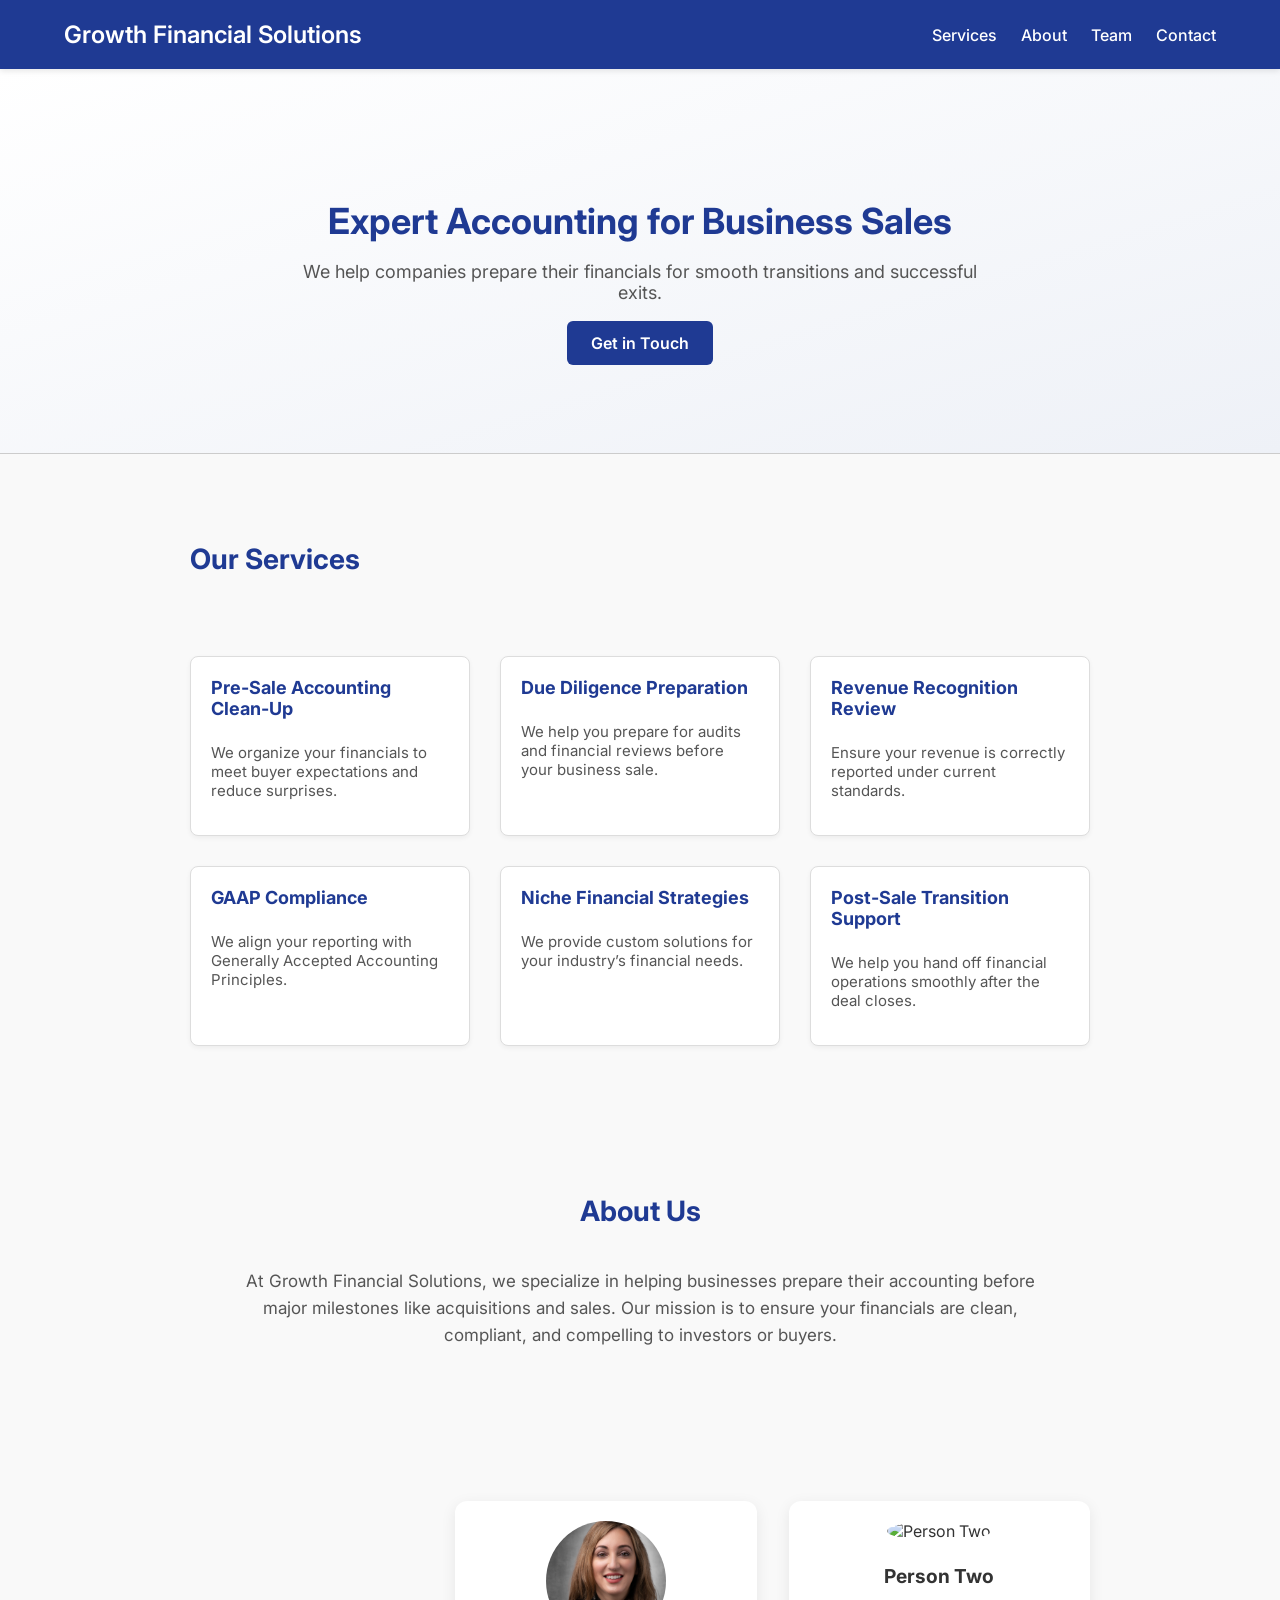
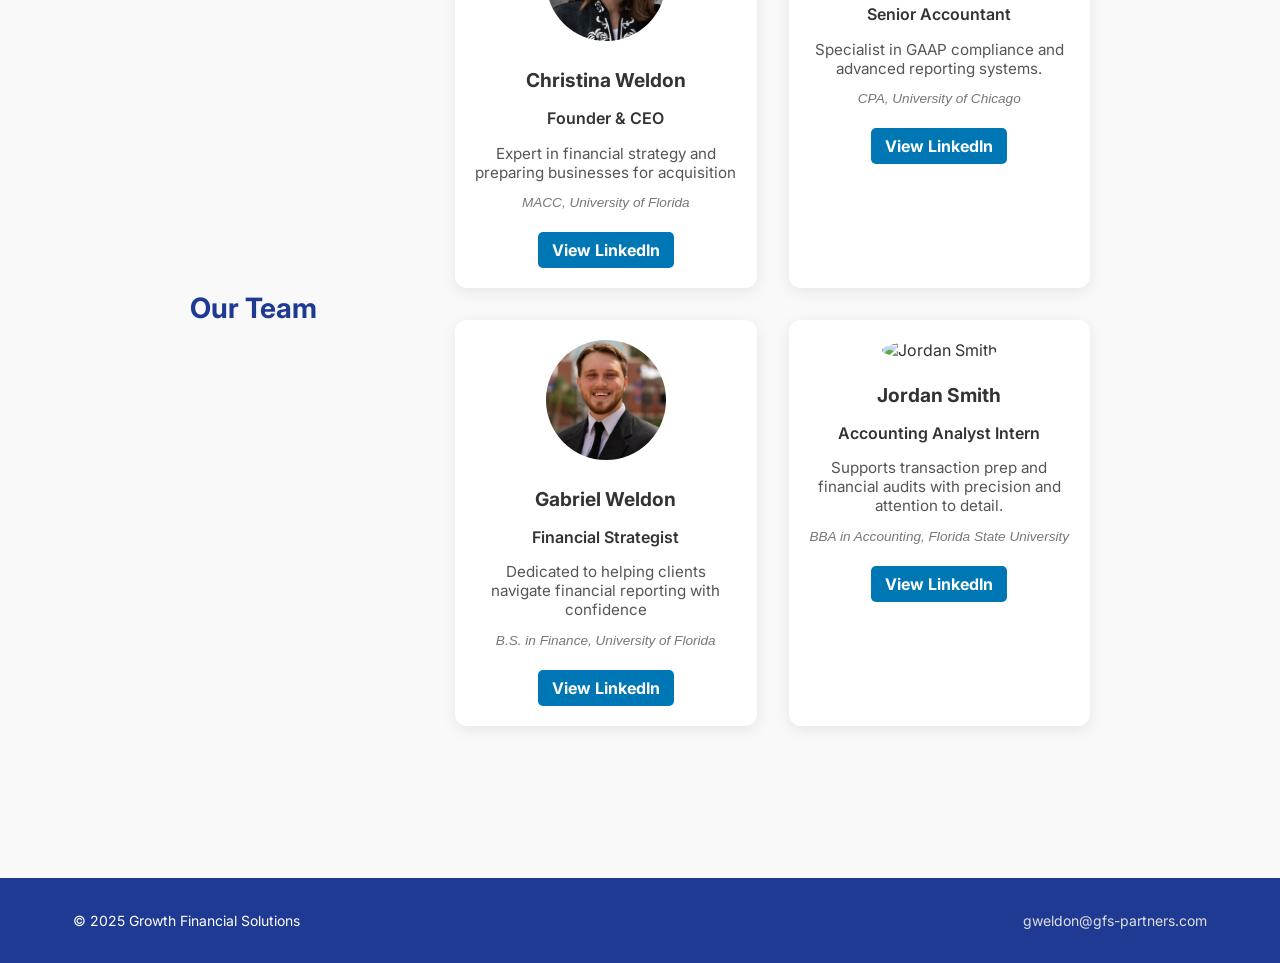
==== commit 4fceed10: "Add files via upload" ====
--- a/index.html
+++ b/index.html
@@ -62,10 +62,11 @@
   <h3>About Us</h3>
   <p>At Growth Financial Solutions, we specialize in helping businesses prepare their accounting before major milestones like acquisitions and sales. Our mission is to ensure your financials are clean, compliant, and compelling to investors or buyers.</p>
 </section>
-<section id="team" class="section">
+ <section id="team" class="section">
   <div class="container">
     <h3 class="section-title">Our Team</h3>
     <div class="team-grid">
+
       <div class="team-member">
         <img src="person1.jpg" alt="Christina Weldon" />
         <h4>Christina Weldon</h4>
@@ -93,13 +94,13 @@
         <a href="https://linkedin.com/in/personthree" target="_blank" class="linkedin-btn">View LinkedIn</a>
       </div>
 
-      <div class="team-member placeholder">
-        <img src="placeholder.jpg" alt="Join Us" />
-        <h4>Join Our Team</h4>
-        <p class="title">You Could Be Here</p>
-        <p class="bio">We’re always looking for top talent. Reach out and join our mission.</p>
-        <p class="education">&nbsp;</p>
-        <a href="#contact" class="linkedin-btn">Contact Us</a>
+      <div class="team-member">
+        <img src="person4.jpg" alt="Jordan Smith" />
+        <h4>Jordan Smith</h4>
+        <p class="title">Accounting Analyst Intern</p>
+        <p class="bio">Supports transaction prep and financial audits with precision and attention to detail.</p>
+        <p class="education">BBA in Accounting, Florida State University</p>
+        <a href="https://linkedin.com/in/jordansmith" target="_blank" class="linkedin-btn">View LinkedIn</a>
       </div>
 
     </div>
--- a/styles.css
+++ b/styles.css
@@ -184,9 +184,14 @@
   background: #fff;
   padding: 20px;
   border-radius: 12px;
-  box-shadow: 0 2px 10px rgba(0,0,0,0.1);
-  text-align: center;
-  transition: transform 0.3s ease;
+  box-shadow: 0 4px 15px rgba(0, 0, 0, 0.08);
+  text-align: center;
+  transition: transform 0.3s ease, box-shadow 0.3s ease;
+}
+
+.team-member:hover {
+  transform: translateY(-5px);
+  box-shadow: 0 8px 20px rgba(0, 0, 0, 0.12);
 }
 
 .team-member img {
@@ -195,6 +200,30 @@
   object-fit: cover;
   border-radius: 50%;
   margin-bottom: 15px;
+}
+
+.team-member h4 {
+  font-size: 1.2rem;
+  margin: 0.5rem 0 0.2rem;
+}
+
+.team-member .title {
+  font-weight: 600;
+  color: #333;
+  margin-bottom: 0.5rem;
+}
+
+.team-member .bio {
+  font-size: 0.95rem;
+  color: #555;
+  margin-bottom: 0.5rem;
+}
+
+.team-member .education {
+  font-size: 0.85rem;
+  font-style: italic;
+  color: #777;
+  margin-bottom: 0.75rem;
 }
 
 .linkedin-btn {
@@ -212,9 +241,6 @@
 .linkedin-btn:hover {
   background: #005c92;
 }
-.linkedin-btn:hover {
-  background-color: #005a8c;
-}
 
 .contact-form {
   max-width: 600px;
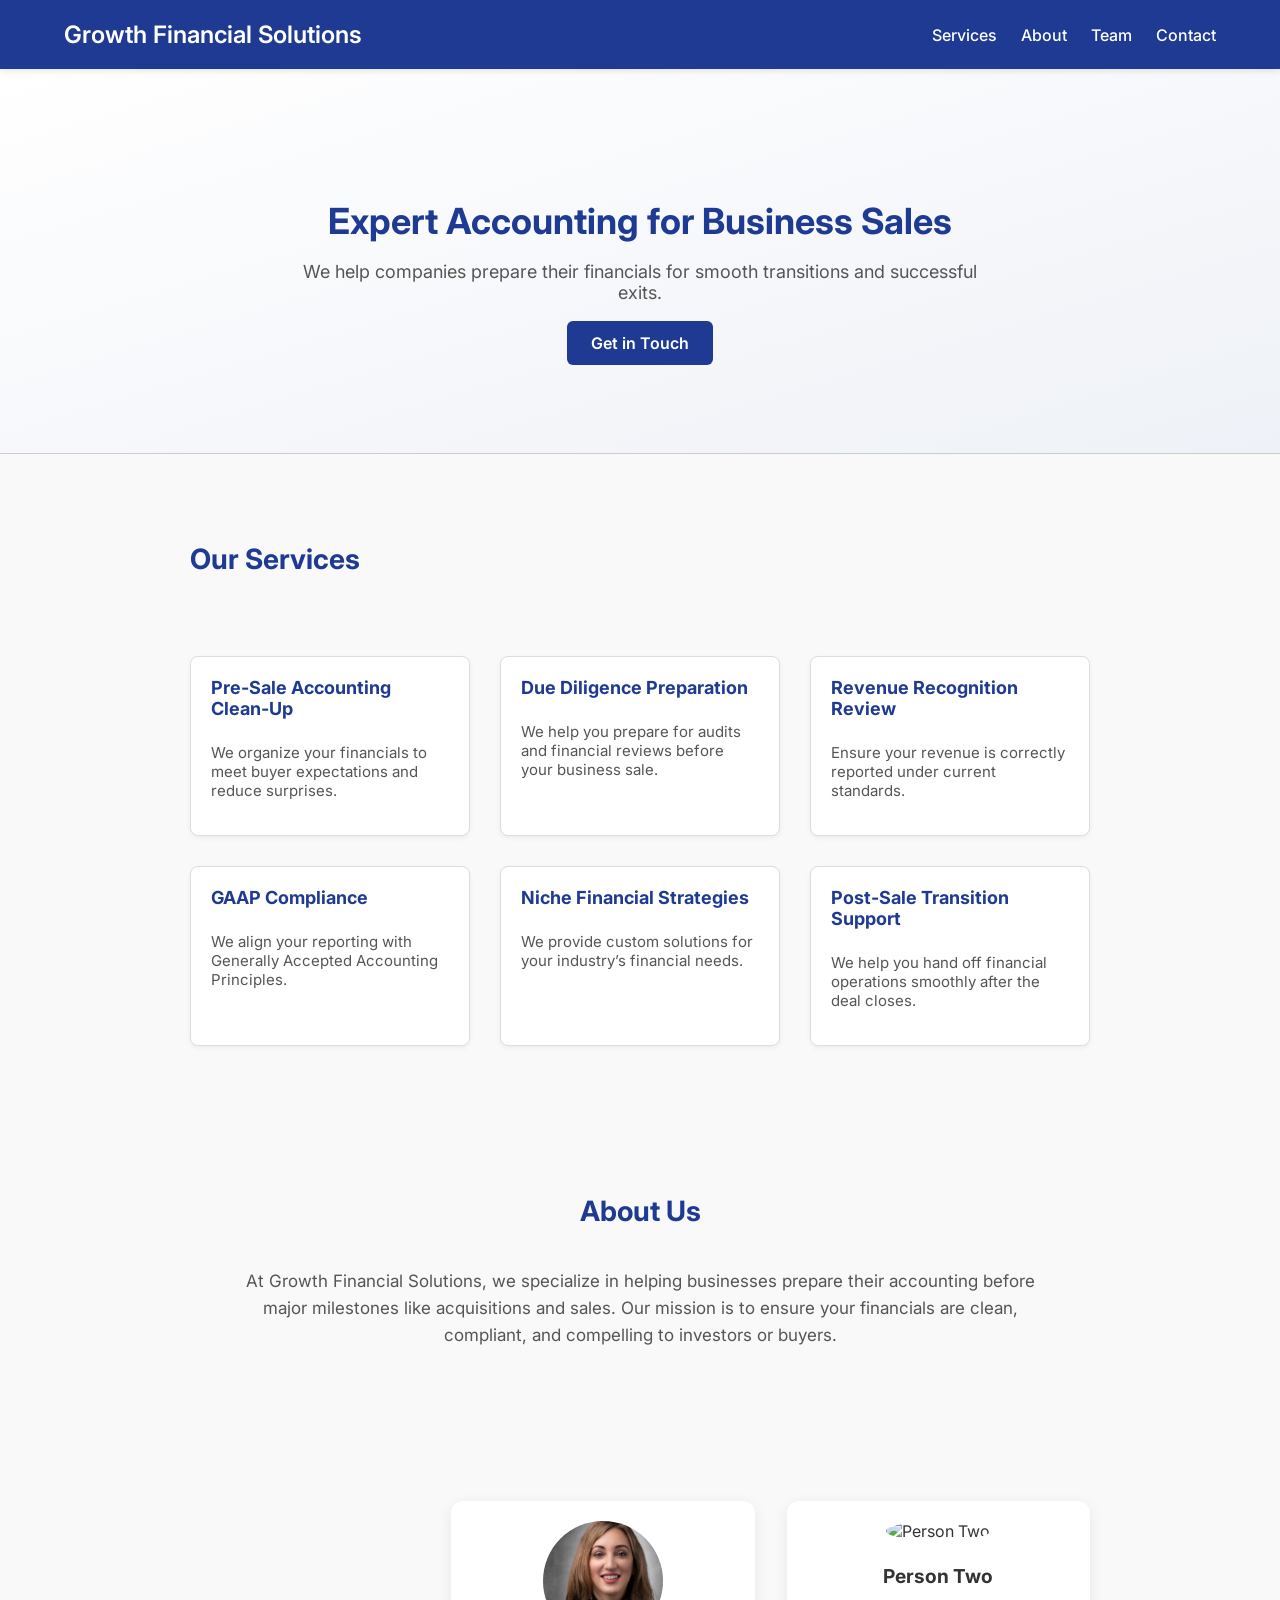
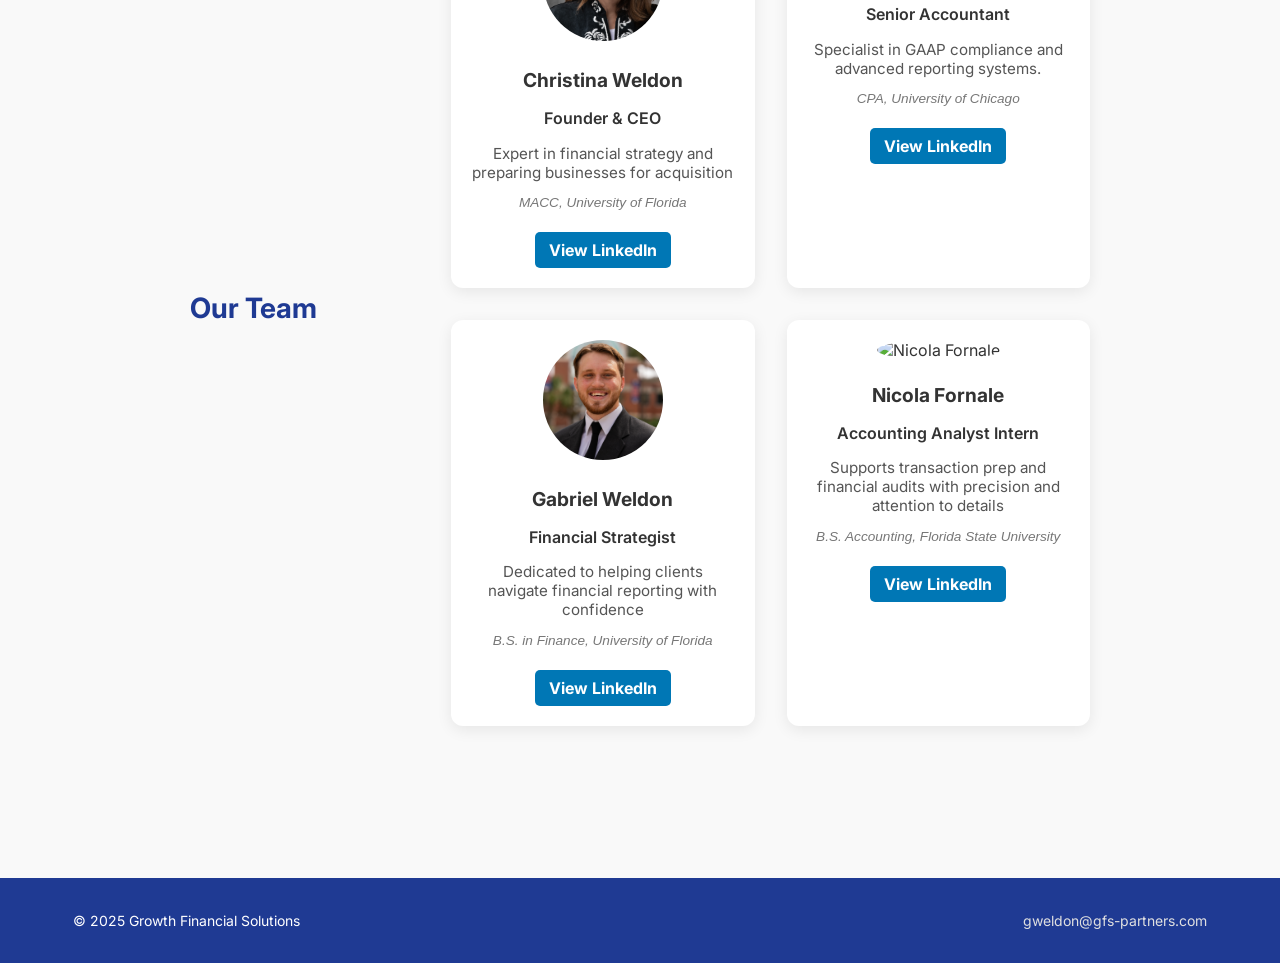
==== commit 302c3e74: "Add files via upload" ====
--- a/index.html
+++ b/index.html
@@ -95,11 +95,11 @@
       </div>
 
       <div class="team-member">
-        <img src="person4.jpg" alt="Jordan Smith" />
-        <h4>Jordan Smith</h4>
+        <img src="person4.jpg" alt="Nicola Fornale" />
+        <h4>Nicola Fornale</h4>
         <p class="title">Accounting Analyst Intern</p>
-        <p class="bio">Supports transaction prep and financial audits with precision and attention to detail.</p>
-        <p class="education">BBA in Accounting, Florida State University</p>
+        <p class="bio">Supports transaction prep and financial audits with precision and attention to details </p>
+        <p class="education">B.S. Accounting, Florida State University</p>
         <a href="https://linkedin.com/in/jordansmith" target="_blank" class="linkedin-btn">View LinkedIn</a>
       </div>
 
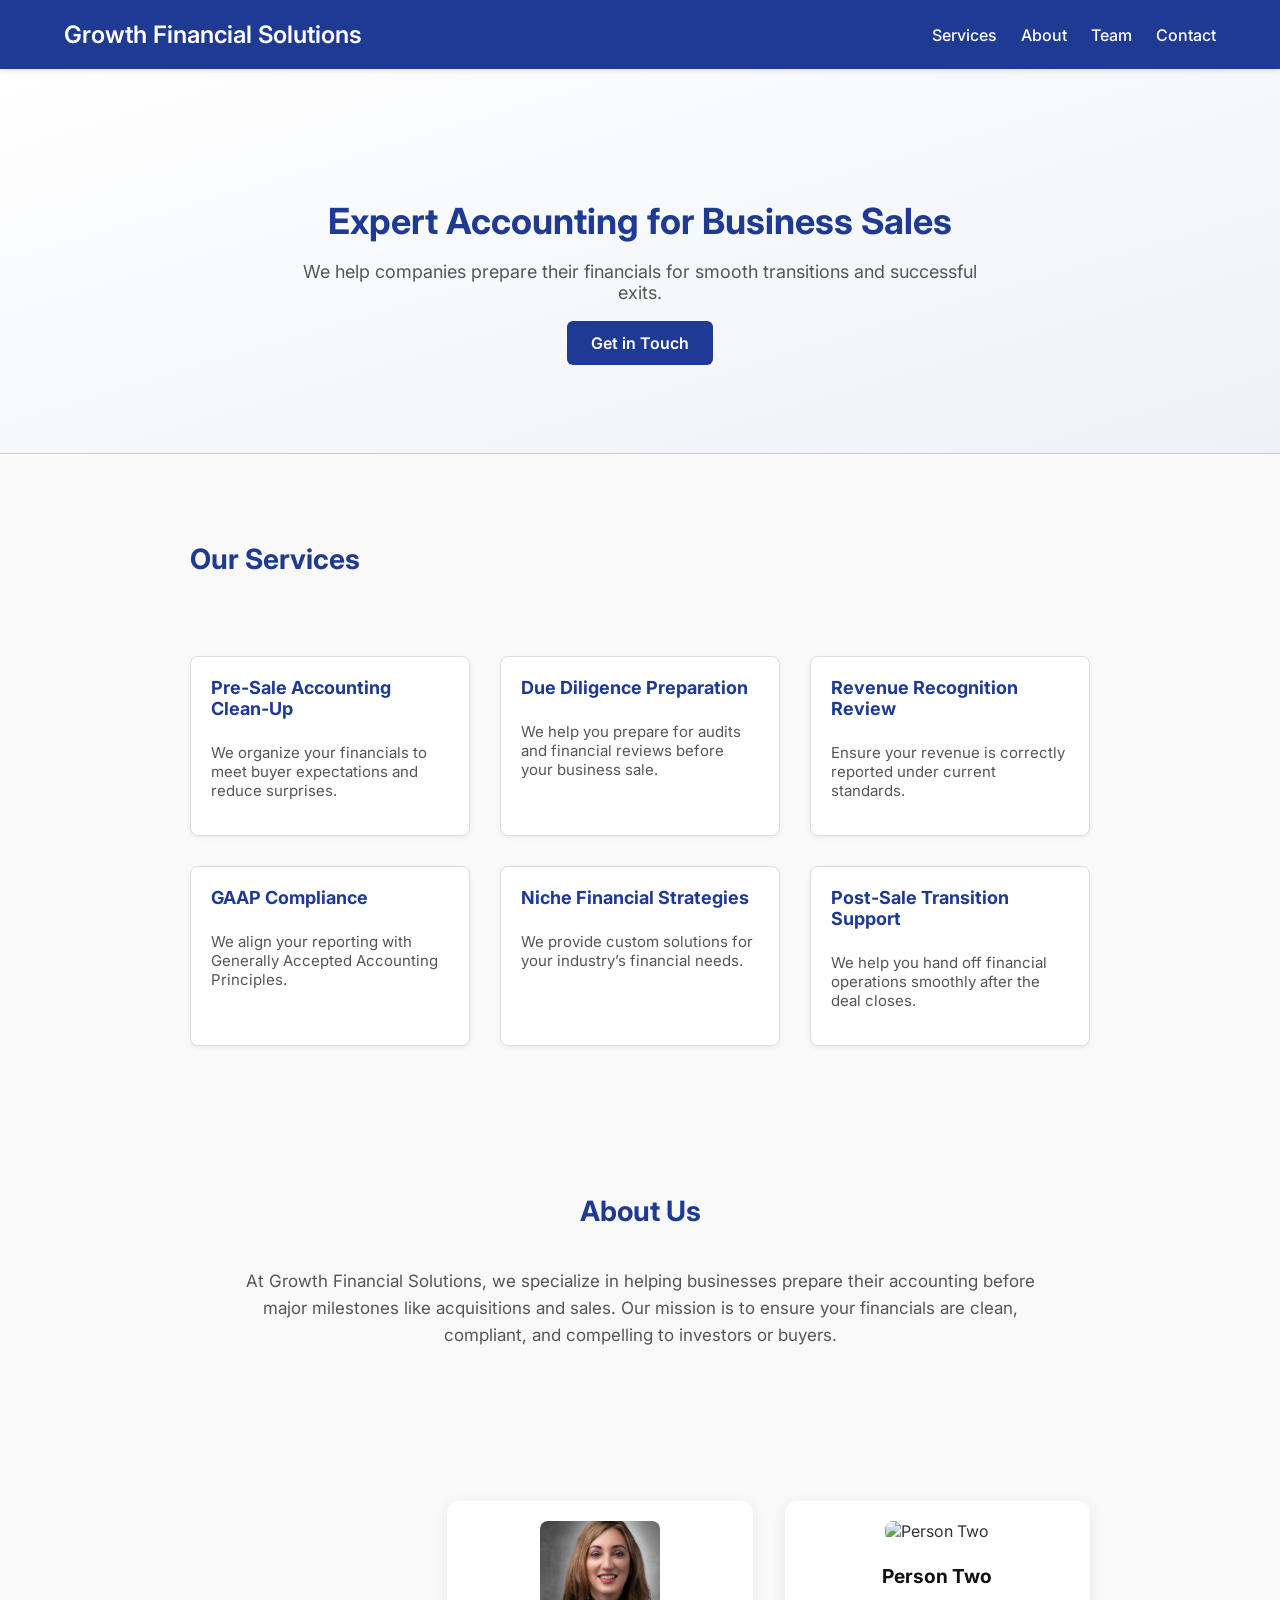
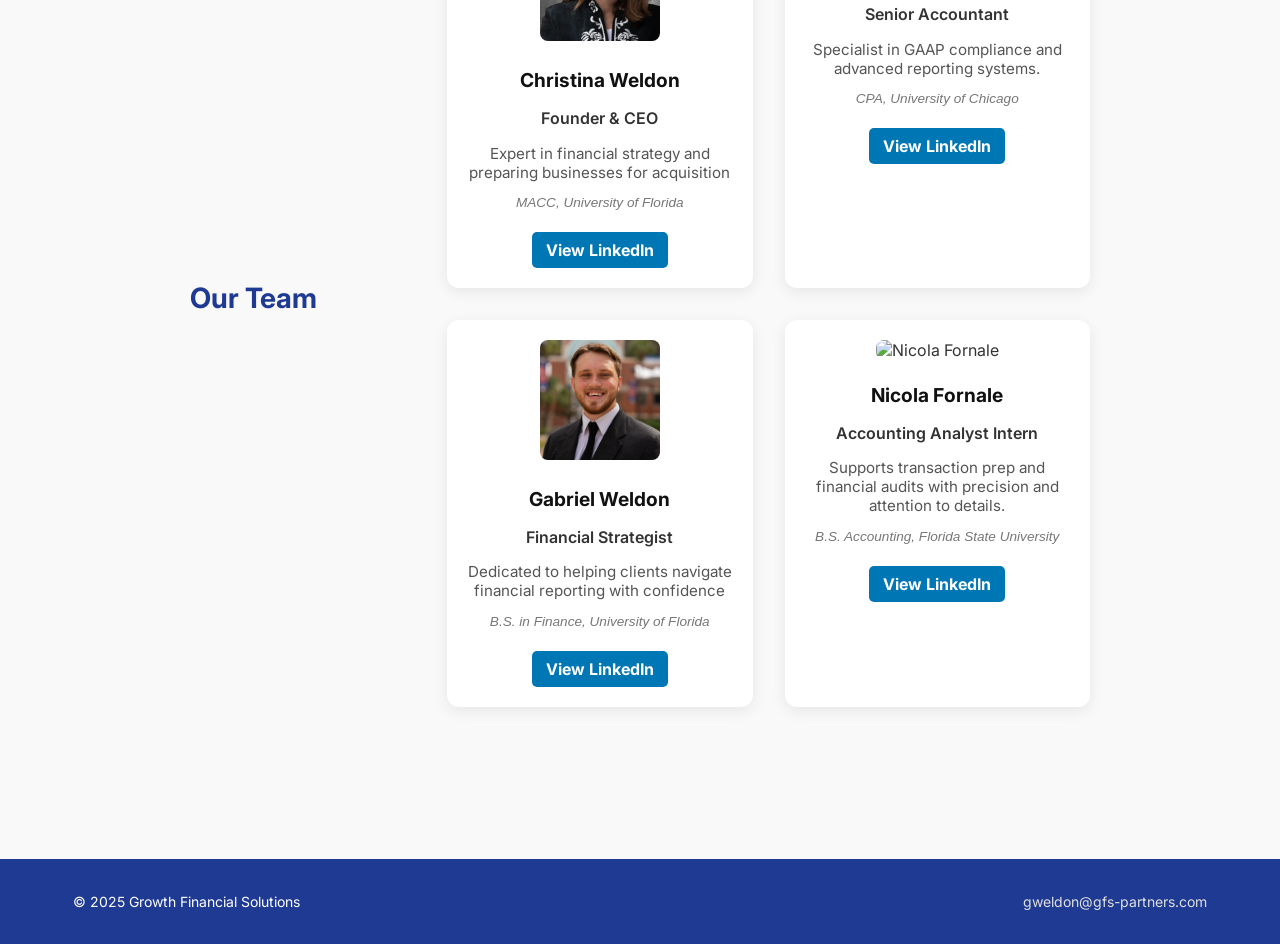
==== commit 0283edb1: "Add files via upload" ====
--- a/index.html
+++ b/index.html
@@ -65,6 +65,7 @@
  <section id="team" class="section">
   <div class="container">
     <h3 class="section-title">Our Team</h3>
+
     <div class="team-grid">
 
       <div class="team-member">
@@ -75,7 +76,6 @@
         <p class="education">MACC, University of Florida</p>
         <a href="https://linkedin.com/in/personone" target="_blank" class="linkedin-btn">View LinkedIn</a>
       </div>
-
       <div class="team-member">
         <img src="person2.jpg" alt="Person Two" />
         <h4>Person Two</h4>
@@ -98,15 +98,14 @@
         <img src="person4.jpg" alt="Nicola Fornale" />
         <h4>Nicola Fornale</h4>
         <p class="title">Accounting Analyst Intern</p>
-        <p class="bio">Supports transaction prep and financial audits with precision and attention to details </p>
+        <p class="bio">Supports transaction prep and financial audits with precision and attention to details.</p>
         <p class="education">B.S. Accounting, Florida State University</p>
-        <a href="https://linkedin.com/in/jordansmith" target="_blank" class="linkedin-btn">View LinkedIn</a>
+        <a href="https://linkedin.com/in/nicolafornale" target="_blank" class="linkedin-btn">View LinkedIn</a>
       </div>
 
     </div>
   </div>
 </section>
-
 <footer>
   <div class="container">
     <p>&copy; 2025 Growth Financial Solutions</p>
--- a/styles.css
+++ b/styles.css
@@ -172,6 +172,16 @@
   text-align: center;
   color: #555;
 }
+/* Fix "Our Team" title alignment */
+.section-title {
+  text-align: center;
+  font-size: 2rem;
+  color: #1a1a1a;
+  margin-bottom: 2rem;
+  font-weight: 700;
+}
+
+/* Team Grid */
 .team-grid {
   display: grid;
   grid-template-columns: repeat(auto-fit, minmax(250px, 1fr));
@@ -180,6 +190,7 @@
   padding: 2rem 0;
 }
 
+/* Team Member Card */
 .team-member {
   background: #fff;
   padding: 20px;
@@ -194,17 +205,20 @@
   box-shadow: 0 8px 20px rgba(0, 0, 0, 0.12);
 }
 
+/* Square Image Styling */
 .team-member img {
   width: 120px;
   height: 120px;
   object-fit: cover;
-  border-radius: 50%;
+  border-radius: 8px; /* square with rounded corners */
   margin-bottom: 15px;
 }
 
+/* Text Styling */
 .team-member h4 {
   font-size: 1.2rem;
   margin: 0.5rem 0 0.2rem;
+  color: #111;
 }
 
 .team-member .title {
@@ -226,6 +240,7 @@
   margin-bottom: 0.75rem;
 }
 
+/* LinkedIn Button */
 .linkedin-btn {
   display: inline-block;
   margin-top: 10px;
@@ -241,7 +256,6 @@
 .linkedin-btn:hover {
   background: #005c92;
 }
-
 .contact-form {
   max-width: 600px;
   margin: 0 auto;
@@ -295,3 +309,20 @@
 footer a:hover {
   text-decoration: underline;
 }
+/* Responsive Grid: 1 column on phones, 2 on tablets */
+@media (max-width: 768px) {
+  .team-grid {
+    grid-template-columns: repeat(2, 1fr);
+  }
+}
+
+@media (max-width: 480px) {
+  .team-grid {
+    grid-template-columns: 1fr;
+  }
+
+  .team-member {
+    margin: 0 auto;
+    max-width: 90%;
+  }
+}
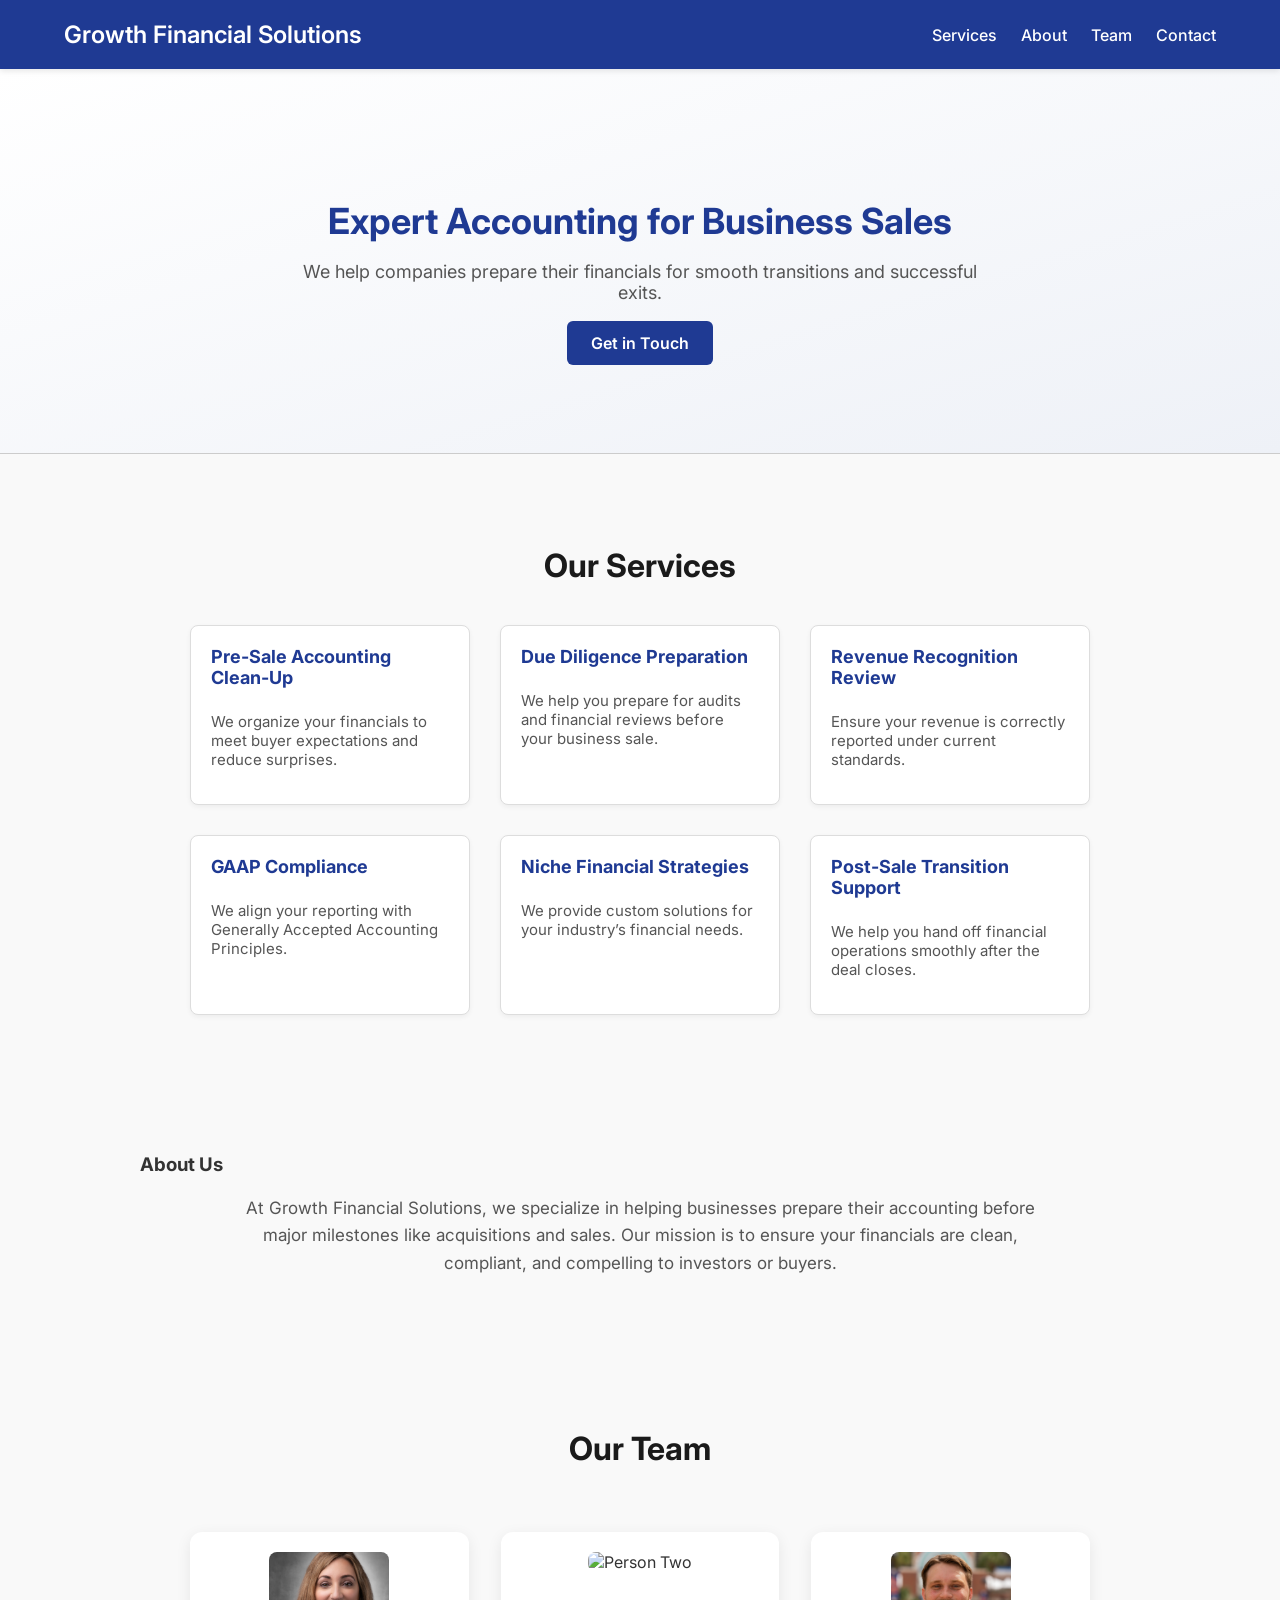
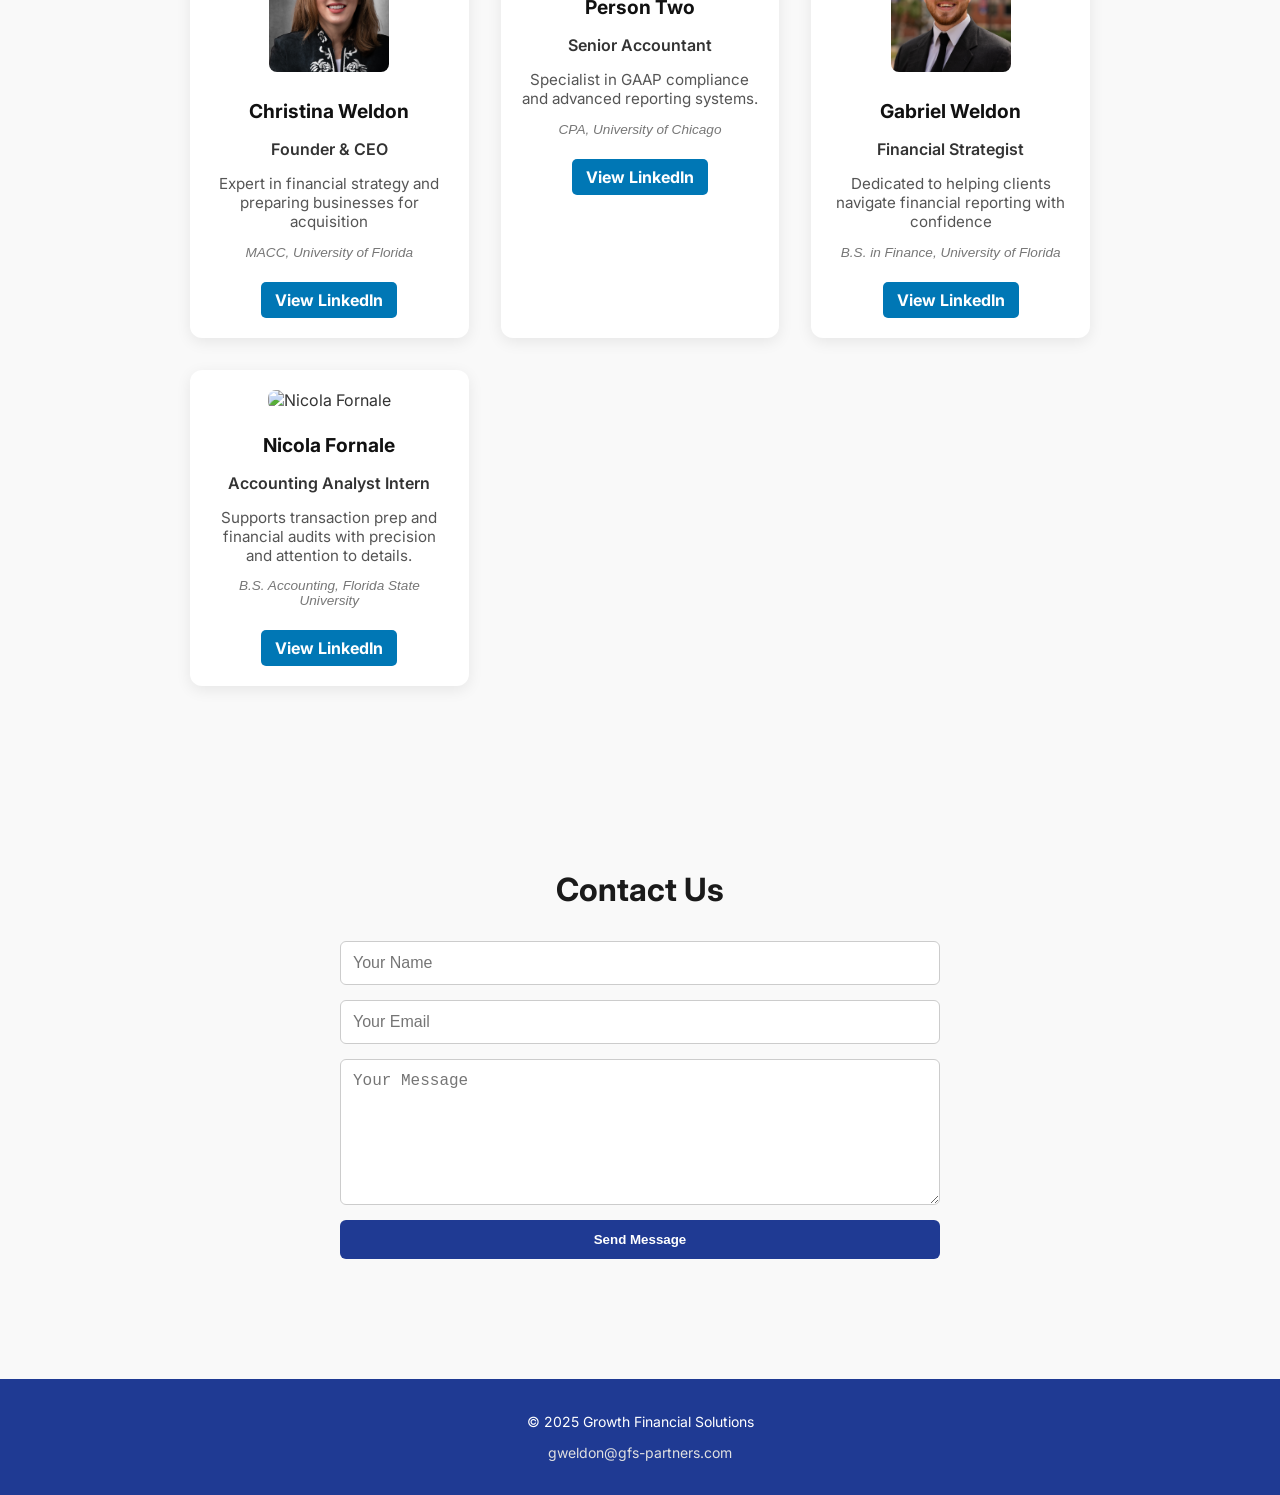
==== commit 069d2956: "Add files via upload" ====
--- a/index.html
+++ b/index.html
@@ -1,114 +1,109 @@
-<!DOCTYPE html>
-<html lang="en">
-<head>
-  <meta charset="UTF-8" />
-  <meta name="viewport" content="width=device-width, initial-scale=1.0"/>
-  <title>Growth Financial Solutions</title>
-  <link rel="stylesheet" href="styles.css" />
-  <link href="https://fonts.googleapis.com/css2?family=Inter:wght@400;600;700&display=swap" rel="stylesheet">
-</head>
-<body>
-  <header class="site-header">
-    <div class="container">
-      <h1 class="brand">Growth Financial Solutions</h1>
-      <nav class="nav">
-        <a href="#services">Services</a>
-        <a href="#about">About</a>
-        <a href="#team">Team</a>
-        <a href="#contact">Contact</a>
-      </nav>
-    </div>
-  </header>
-<section class="hero">
-  <div class="hero-content">
-    <h2>Expert Accounting for Business Sales</h2>
-    <p>We help companies prepare their financials for smooth transitions and successful exits.</p>
-    <a href="#contact" class="cta-button">Get in Touch</a>
-  </div>
-</section>
-<section id="services" class="section">
-  <div class="container">
-    <h3 class="section-title">Our Services</h3>
-    <div class="services-grid">
-      <div class="service-card">
-        <h4>Pre-Sale Accounting Clean-Up</h4>
-        <p>We organize your financials to meet buyer expectations and reduce surprises.</p>
-      </div>
-      <div class="service-card">
-        <h4>Due Diligence Preparation</h4>
-        <p>We help you prepare for audits and financial reviews before your business sale.</p>
-      </div>
-      <div class="service-card">
-        <h4>Revenue Recognition Review</h4>
-        <p>Ensure your revenue is correctly reported under current standards.</p>
-      </div>
-      <div class="service-card">
-        <h4>GAAP Compliance</h4>
-        <p>We align your reporting with Generally Accepted Accounting Principles.</p>
-      </div>
-      <div class="service-card">
-        <h4>Niche Financial Strategies</h4>
-        <p>We provide custom solutions for your industry’s financial needs.</p>
-      </div>
-      <div class="service-card">
-        <h4>Post-Sale Transition Support</h4>
-        <p>We help you hand off financial operations smoothly after the deal closes.</p>
-      </div>
-    </div>
-  </div>
-</section>
-
-<section id="about" class="section about">
-  <h3>About Us</h3>
-  <p>At Growth Financial Solutions, we specialize in helping businesses prepare their accounting before major milestones like acquisitions and sales. Our mission is to ensure your financials are clean, compliant, and compelling to investors or buyers.</p>
-</section>
- <section id="team" class="section">
-  <div class="container">
-    <h3 class="section-title">Our Team</h3>
-
-    <div class="team-grid">
-
-      <div class="team-member">
-        <img src="person1.jpg" alt="Christina Weldon" />
-        <h4>Christina Weldon</h4>
-        <p class="title">Founder & CEO</p>
-        <p class="bio">Expert in financial strategy and preparing businesses for acquisition</p>
-        <p class="education">MACC, University of Florida</p>
-        <a href="https://linkedin.com/in/personone" target="_blank" class="linkedin-btn">View LinkedIn</a>
-      </div>
-      <div class="team-member">
-        <img src="person2.jpg" alt="Person Two" />
-        <h4>Person Two</h4>
-        <p class="title">Senior Accountant</p>
-        <p class="bio">Specialist in GAAP compliance and advanced reporting systems.</p>
-        <p class="education">CPA, University of Chicago</p>
-        <a href="https://linkedin.com/in/persontwo" target="_blank" class="linkedin-btn">View LinkedIn</a>
-      </div>
-
-      <div class="team-member">
-        <img src="person3.jpg" alt="Gabriel Weldon" />
-        <h4>Gabriel Weldon</h4>
-        <p class="title">Financial Strategist</p>
-        <p class="bio">Dedicated to helping clients navigate financial reporting with confidence</p>
-        <p class="education">B.S. in Finance, University of Florida</p>
-        <a href="https://linkedin.com/in/personthree" target="_blank" class="linkedin-btn">View LinkedIn</a>
-      </div>
-
-      <div class="team-member">
-        <img src="person4.jpg" alt="Nicola Fornale" />
-        <h4>Nicola Fornale</h4>
-        <p class="title">Accounting Analyst Intern</p>
-        <p class="bio">Supports transaction prep and financial audits with precision and attention to details.</p>
-        <p class="education">B.S. Accounting, Florida State University</p>
-        <a href="https://linkedin.com/in/nicolafornale" target="_blank" class="linkedin-btn">View LinkedIn</a>
-      </div>
-
-    </div>
-  </div>
-</section>
-<footer>
-  <div class="container">
-    <p>&copy; 2025 Growth Financial Solutions</p>
-    <p><a href="mailto:gweldon@gfs-partners.com">gweldon@gfs-partners.com</a></p>
-  </div>
-</footer>
+<!DOCTYPE html>
+<html lang="en">
+<head>
+  <meta charset="UTF-8" />
+  <meta name="viewport" content="width=device-width, initial-scale=1.0"/>
+  <title>Growth Financial Solutions</title>
+  <link rel="stylesheet" href="styles.css" />
+  <link href="https://fonts.googleapis.com/css2?family=Inter:wght@400;600;700&display=swap" rel="stylesheet">
+</head>
+<body>
+  <header class="site-header">
+    <div class="container">
+      <h1 class="brand">Growth Financial Solutions</h1>
+      <nav class="nav">
+        <a href="#services">Services</a>
+        <a href="#about">About</a>
+        <a href="#team">Team</a>
+        <a href="#contact">Contact</a>
+      </nav>
+    </div>
+  </header>
+
+  <section class="hero">
+    <div class="hero-content">
+      <h2>Expert Accounting for Business Sales</h2>
+      <p>We help companies prepare their financials for smooth transitions and successful exits.</p>
+      <a href="#contact" class="cta-button">Get in Touch</a>
+    </div>
+  </section>
+
+  <section id="services" class="section">
+    <div class="container">
+      <h3 class="section-title">Our Services</h3>
+      <div class="services-grid">
+        <div class="service-card"><h4>Pre-Sale Accounting Clean-Up</h4><p>We organize your financials to meet buyer expectations and reduce surprises.</p></div>
+        <div class="service-card"><h4>Due Diligence Preparation</h4><p>We help you prepare for audits and financial reviews before your business sale.</p></div>
+        <div class="service-card"><h4>Revenue Recognition Review</h4><p>Ensure your revenue is correctly reported under current standards.</p></div>
+        <div class="service-card"><h4>GAAP Compliance</h4><p>We align your reporting with Generally Accepted Accounting Principles.</p></div>
+        <div class="service-card"><h4>Niche Financial Strategies</h4><p>We provide custom solutions for your industry’s financial needs.</p></div>
+        <div class="service-card"><h4>Post-Sale Transition Support</h4><p>We help you hand off financial operations smoothly after the deal closes.</p></div>
+      </div>
+    </div>
+  </section>
+
+  <section id="about" class="section about">
+    <h3>About Us</h3>
+    <p>At Growth Financial Solutions, we specialize in helping businesses prepare their accounting before major milestones like acquisitions and sales. Our mission is to ensure your financials are clean, compliant, and compelling to investors or buyers.</p>
+  </section>
+
+  <section id="team" class="section">
+    <h3 class="section-title">Our Team</h3>
+    <div class="container">
+      <div class="team-grid">
+        <div class="team-member">
+          <img src="person1.jpg" alt="Christina Weldon" />
+          <h4>Christina Weldon</h4>
+          <p class="title">Founder & CEO</p>
+          <p class="bio">Expert in financial strategy and preparing businesses for acquisition</p>
+          <p class="education">MACC, University of Florida</p>
+          <a href="https://linkedin.com/in/personone" target="_blank" class="linkedin-btn">View LinkedIn</a>
+        </div>
+        <div class="team-member">
+          <img src="person2.jpg" alt="Person Two" />
+          <h4>Person Two</h4>
+          <p class="title">Senior Accountant</p>
+          <p class="bio">Specialist in GAAP compliance and advanced reporting systems.</p>
+          <p class="education">CPA, University of Chicago</p>
+          <a href="https://linkedin.com/in/persontwo" target="_blank" class="linkedin-btn">View LinkedIn</a>
+        </div>
+        <div class="team-member">
+          <img src="person3.jpg" alt="Gabriel Weldon" />
+          <h4>Gabriel Weldon</h4>
+          <p class="title">Financial Strategist</p>
+          <p class="bio">Dedicated to helping clients navigate financial reporting with confidence</p>
+          <p class="education">B.S. in Finance, University of Florida</p>
+          <a href="https://linkedin.com/in/personthree" target="_blank" class="linkedin-btn">View LinkedIn</a>
+        </div>
+        <div class="team-member">
+          <img src="person4.jpg" alt="Nicola Fornale" />
+          <h4>Nicola Fornale</h4>
+          <p class="title">Accounting Analyst Intern</p>
+          <p class="bio">Supports transaction prep and financial audits with precision and attention to details.</p>
+          <p class="education">B.S. Accounting, Florida State University</p>
+          <a href="https://linkedin.com/in/nicolafornale" target="_blank" class="linkedin-btn">View LinkedIn</a>
+        </div>
+      </div>
+    </div>
+  </section>
+
+  <section id="contact" class="section">
+    <div class="container">
+      <h3 class="section-title">Contact Us</h3>
+      <form class="contact-form" action="https://formspree.io/f/your-form-id" method="POST">
+        <input type="text" name="name" placeholder="Your Name" required />
+        <input type="email" name="email" placeholder="Your Email" required />
+        <textarea name="message" placeholder="Your Message" required></textarea>
+        <button type="submit">Send Message</button>
+      </form>
+    </div>
+  </section>
+
+  <footer>
+    <div class="container">
+      <p>&copy; 2025 Growth Financial Solutions</p>
+      <p><a href="mailto:gweldon@gfs-partners.com">gweldon@gfs-partners.com</a></p>
+    </div>
+  </footer>
+</body>
+</html>
--- a/styles.css
+++ b/styles.css
@@ -1,328 +1,314 @@
-body {
-  margin: 0;
-  font-family: 'Inter', sans-serif;
-  background-color: #f9f9f9;
-  color: #333;
-}
-
-.site-header {
-  background-color: #1f3a93;
-  padding: 20px 0;
-  position: sticky;
-  top: 0;
-  z-index: 1000;
-  box-shadow: 0 2px 6px rgba(0,0,0,0.1);
-}
-
-.container {
-  width: 90%;
-  max-width: 1200px;
-  margin: 0 auto;
-  display: flex;
-  align-items: center;
-  justify-content: space-between;
-  flex-wrap: wrap;
-}
-
-.brand {
-  color: white;
-  font-size: 24px;
-  font-weight: 600;
-  margin: 0;
-}
-
-.nav a {
-  color: white;
-  text-decoration: none;
-  margin-left: 20px;
-  font-weight: 500;
-  transition: opacity 0.3s;
-}
-
-.nav a:hover {
-  opacity: 0.8;
-}
-
-.hero {
-  padding: 80px 20px;
-  text-align: center;
-  background: linear-gradient(to bottom, #ffffff, #f0f0f0);
-}
-
-.hero h2 {
-  font-size: 32px;
-  margin-bottom: 10px;
-}
-
-.hero p {
-  font-size: 18px;
-  color: #666;
-}
-.hero {
-  padding: 100px 20px;
-  text-align: center;
-  background: linear-gradient(to bottom right, #ffffff, #eef1f7);
-  border-bottom: 1px solid #ccc;
-}
-
-.hero-content {
-  max-width: 700px;
-  margin: 0 auto;
-}
-
-.hero h2 {
-  font-size: 36px;
-  margin-bottom: 15px;
-  color: #1f3a93;
-}
-
-.hero p {
-  font-size: 18px;
-  color: #555;
-  margin-bottom: 30px;
-}
-
-.cta-button {
-  background-color: #1f3a93;
-  color: white;
-  padding: 12px 24px;
-  text-decoration: none;
-  font-weight: 600;
-  border-radius: 6px;
-  transition: background-color 0.3s;
-}
-
-.cta-button:hover {
-  background-color: #16307a;
-}
-.section {
-  padding: 60px 20px;
-  max-width: 1000px;
-  margin: auto;
-}
-
-.section h3 {
-  text-align: center;
-  font-size: 28px;
-  color: #1f3a93;
-  margin-bottom: 40px;
-}
-.services-grid {
-  display: grid;
-  grid-template-columns: repeat(3, minmax(280px, 1fr));
-  gap: 20px;
-  justify-items: stretch;
-}
-.services-grid {
-  display: grid;
-  grid-template-columns: repeat(3, 1fr);
-  gap: 30px;
-  margin-top: 40px;
-}
-
-.service-card {
-  background-color: #ffffff;
-  padding: 20px;
-  border: 1px solid #ddd;
-  border-radius: 8px;
-  box-shadow: 0 2px 6px rgba(0, 0, 0, 0.05);
-  transition: transform 0.2s, box-shadow 0.2s;
-}
-
-.service-card:hover {
-  transform: translateY(-5px);
-  box-shadow: 0 4px 12px rgba(0, 0, 0, 0.1);
-}
-
-.service-card h4 {
-  margin-top: 0;
-  font-size: 18px;
-  color: #1f3a93;
-}
-
-.service-card p {
-  color: #555;
-  font-size: 15px;
-}
-
-.service-card {
-  background-color: white;
-  padding: 20px;
-  border-radius: 8px;
-  border: 1px solid #ddd;
-  box-shadow: 0 2px 5px rgba(0,0,0,0.05);
-  transition: transform 0.2s;
-}
-
-.service-card:hover {
-  transform: translateY(-5px);
-}
-
-.service-card h4 {
-  margin-top: 0;
-  color: #1f3a93;
-  font-size: 18px;
-}
-
-.about p {
-  font-size: 17px;
-  line-height: 1.6;
-  max-width: 800px;
-  margin: 0 auto;
-  text-align: center;
-  color: #555;
-}
-/* Fix "Our Team" title alignment */
-.section-title {
-  text-align: center;
-  font-size: 2rem;
-  color: #1a1a1a;
-  margin-bottom: 2rem;
-  font-weight: 700;
-}
-
-/* Team Grid */
-.team-grid {
-  display: grid;
-  grid-template-columns: repeat(auto-fit, minmax(250px, 1fr));
-  gap: 2rem;
-  justify-content: center;
-  padding: 2rem 0;
-}
-
-/* Team Member Card */
-.team-member {
-  background: #fff;
-  padding: 20px;
-  border-radius: 12px;
-  box-shadow: 0 4px 15px rgba(0, 0, 0, 0.08);
-  text-align: center;
-  transition: transform 0.3s ease, box-shadow 0.3s ease;
-}
-
-.team-member:hover {
-  transform: translateY(-5px);
-  box-shadow: 0 8px 20px rgba(0, 0, 0, 0.12);
-}
-
-/* Square Image Styling */
-.team-member img {
-  width: 120px;
-  height: 120px;
-  object-fit: cover;
-  border-radius: 8px; /* square with rounded corners */
-  margin-bottom: 15px;
-}
-
-/* Text Styling */
-.team-member h4 {
-  font-size: 1.2rem;
-  margin: 0.5rem 0 0.2rem;
-  color: #111;
-}
-
-.team-member .title {
-  font-weight: 600;
-  color: #333;
-  margin-bottom: 0.5rem;
-}
-
-.team-member .bio {
-  font-size: 0.95rem;
-  color: #555;
-  margin-bottom: 0.5rem;
-}
-
-.team-member .education {
-  font-size: 0.85rem;
-  font-style: italic;
-  color: #777;
-  margin-bottom: 0.75rem;
-}
-
-/* LinkedIn Button */
-.linkedin-btn {
-  display: inline-block;
-  margin-top: 10px;
-  padding: 8px 14px;
-  background: #0077b5;
-  color: #fff;
-  border-radius: 5px;
-  text-decoration: none;
-  font-weight: bold;
-  transition: background 0.3s;
-}
-
-.linkedin-btn:hover {
-  background: #005c92;
-}
-.contact-form {
-  max-width: 600px;
-  margin: 0 auto;
-  display: flex;
-  flex-direction: column;
-  gap: 15px;
-}
-
-.contact-form input,
-.contact-form textarea {
-  padding: 12px;
-  font-size: 16px;
-  border: 1px solid #ccc;
-  border-radius: 6px;
-}
-
-.contact-form textarea {
-  resize: vertical;
-  min-height: 120px;
-}
-
-.contact-form button {
-  background-color: #1f3a93;
-  color: white;
-  font-weight: bold;
-  padding: 12px;
-  border: none;
-  border-radius: 6px;
-  cursor: pointer;
-  transition: background-color 0.3s;
-}
-
-.contact-form button:hover {
-  background-color: #16307a;
-}
-
-footer {
-  background-color: #1f3a93;
-  color: white;
-  text-align: center;
-  padding: 20px 10px;
-  font-size: 14px;
-  margin-top: 60px;
-}
-
-footer a {
-  color: #e0e0e0;
-  text-decoration: none;
-}
-
-footer a:hover {
-  text-decoration: underline;
-}
-/* Responsive Grid: 1 column on phones, 2 on tablets */
-@media (max-width: 768px) {
-  .team-grid {
-    grid-template-columns: repeat(2, 1fr);
-  }
-}
-
-@media (max-width: 480px) {
-  .team-grid {
-    grid-template-columns: 1fr;
-  }
-
-  .team-member {
-    margin: 0 auto;
-    max-width: 90%;
-  }
-}
+body {
+  margin: 0;
+  font-family: 'Inter', sans-serif;
+  background-color: #f9f9f9;
+  color: #333;
+}
+
+/* Header */
+.site-header {
+  background-color: #1f3a93;
+  padding: 20px 0;
+  position: sticky;
+  top: 0;
+  z-index: 1000;
+  box-shadow: 0 2px 6px rgba(0,0,0,0.1);
+}
+
+.site-header .container {
+  display: flex;
+  align-items: center;
+  justify-content: space-between;
+  flex-wrap: wrap;
+}
+
+.container {
+  width: 90%;
+  max-width: 1200px;
+  margin: 0 auto;
+}
+
+/* Branding */
+.brand {
+  color: white;
+  font-size: 24px;
+  font-weight: 600;
+  margin: 0;
+}
+
+/* Navigation */
+.nav a {
+  color: white;
+  text-decoration: none;
+  margin-left: 20px;
+  font-weight: 500;
+  transition: opacity 0.3s;
+}
+
+.nav a:hover {
+  opacity: 0.8;
+}
+
+/* Hero Section */
+.hero {
+  padding: 100px 20px;
+  text-align: center;
+  background: linear-gradient(to bottom right, #ffffff, #eef1f7);
+  border-bottom: 1px solid #ccc;
+}
+
+.hero-content {
+  max-width: 700px;
+  margin: 0 auto;
+}
+
+.hero h2 {
+  font-size: 36px;
+  margin-bottom: 15px;
+  color: #1f3a93;
+}
+
+.hero p {
+  font-size: 18px;
+  color: #555;
+  margin-bottom: 30px;
+}
+
+.cta-button {
+  background-color: #1f3a93;
+  color: white;
+  padding: 12px 24px;
+  text-decoration: none;
+  font-weight: 600;
+  border-radius: 6px;
+  transition: background-color 0.3s;
+}
+
+.cta-button:hover {
+  background-color: #16307a;
+}
+
+/* Sections */
+.section {
+  padding: 60px 20px;
+  max-width: 1000px;
+  margin: auto;
+}
+
+.section-title {
+  text-align: center;
+  font-size: 2rem;
+  color: #1a1a1a;
+  margin-bottom: 2rem;
+  font-weight: 700;
+}
+
+/* About Text */
+.about p {
+  font-size: 17px;
+  line-height: 1.6;
+  max-width: 800px;
+  margin: 0 auto;
+  text-align: center;
+  color: #555;
+}
+
+/* Services */
+.services-grid {
+  display: grid;
+  grid-template-columns: repeat(3, 1fr);
+  gap: 30px;
+  margin-top: 40px;
+}
+
+.service-card {
+  background-color: white;
+  padding: 20px;
+  border-radius: 8px;
+  border: 1px solid #ddd;
+  box-shadow: 0 2px 5px rgba(0,0,0,0.05);
+  transition: transform 0.2s;
+}
+
+.service-card:hover {
+  transform: translateY(-5px);
+  box-shadow: 0 4px 12px rgba(0, 0, 0, 0.1);
+}
+
+.service-card h4 {
+  margin-top: 0;
+  color: #1f3a93;
+  font-size: 18px;
+}
+
+.service-card p {
+  color: #555;
+  font-size: 15px;
+}
+
+/* Team Section */
+.team-grid {
+  display: grid;
+  grid-template-columns: repeat(auto-fit, minmax(250px, 1fr));
+  gap: 2rem;
+  padding: 2rem 0;
+  justify-content: center;
+  justify-items: center;
+
+  display: grid;
+  grid-template-columns: repeat(auto-fit, minmax(250px, 1fr));
+  gap: 2rem;
+  justify-content: center;
+  padding: 2rem 0;
+}
+
+.team-member {
+  background: #fff;
+  padding: 20px;
+  border-radius: 12px;
+  box-shadow: 0 4px 15px rgba(0, 0, 0, 0.08);
+  text-align: center;
+  transition: transform 0.3s ease, box-shadow 0.3s ease;
+}
+
+.team-member:hover {
+  transform: translateY(-5px);
+  box-shadow: 0 8px 20px rgba(0, 0, 0, 0.12);
+}
+
+.team-member img {
+  width: 120px;
+  height: 120px;
+  object-fit: cover;
+  border-radius: 8px;
+  margin-bottom: 15px;
+}
+
+.team-member h4 {
+  font-size: 1.2rem;
+  margin: 0.5rem 0 0.2rem;
+  color: #111;
+}
+
+.team-member .title {
+  font-weight: 600;
+  color: #333;
+  margin-bottom: 0.5rem;
+}
+
+.team-member .bio {
+  font-size: 0.95rem;
+  color: #555;
+  margin-bottom: 0.5rem;
+}
+
+.team-member .education {
+  font-size: 0.85rem;
+  font-style: italic;
+  color: #777;
+  margin-bottom: 0.75rem;
+}
+
+.linkedin-btn {
+  display: inline-block;
+  margin-top: 10px;
+  padding: 8px 14px;
+  background: #0077b5;
+  color: #fff;
+  border-radius: 5px;
+  text-decoration: none;
+  font-weight: bold;
+  transition: background 0.3s;
+}
+
+.linkedin-btn:hover {
+  background: #005c92;
+}
+
+/* Contact Form */
+.contact-form {
+  max-width: 600px;
+  margin: 0 auto;
+  display: flex;
+  flex-direction: column;
+  gap: 15px;
+}
+
+.contact-form input,
+.contact-form textarea {
+  padding: 12px;
+  font-size: 16px;
+  border: 1px solid #ccc;
+  border-radius: 6px;
+}
+
+.contact-form textarea {
+  resize: vertical;
+  min-height: 120px;
+}
+
+.contact-form button {
+  background-color: #1f3a93;
+  color: white;
+  font-weight: bold;
+  padding: 12px;
+  border: none;
+  border-radius: 6px;
+  cursor: pointer;
+  transition: background-color 0.3s;
+}
+
+.contact-form button:hover {
+  background-color: #16307a;
+}
+
+/* Footer */
+footer {
+  background-color: #1f3a93;
+  color: white;
+  text-align: center;
+  padding: 20px 10px;
+  font-size: 14px;
+  margin-top: 60px;
+}
+
+footer a {
+  color: #e0e0e0;
+  text-decoration: none;
+}
+
+footer a:hover {
+  text-decoration: underline;
+}
+
+/* Responsive Layout */
+@media (max-width: 768px) {
+  .team-grid {
+  display: grid;
+  grid-template-columns: repeat(auto-fit, minmax(250px, 1fr));
+  gap: 2rem;
+  padding: 2rem 0;
+  justify-content: center;
+  justify-items: center;
+
+    grid-template-columns: repeat(2, 1fr);
+  }
+}
+
+@media (max-width: 480px) {
+  .team-grid {
+  display: grid;
+  grid-template-columns: repeat(auto-fit, minmax(250px, 1fr));
+  gap: 2rem;
+  padding: 2rem 0;
+  justify-content: center;
+  justify-items: center;
+
+    grid-template-columns: 1fr;
+  }
+
+  .team-member {
+    margin: 0 auto;
+    max-width: 90%;
+  }
+}
